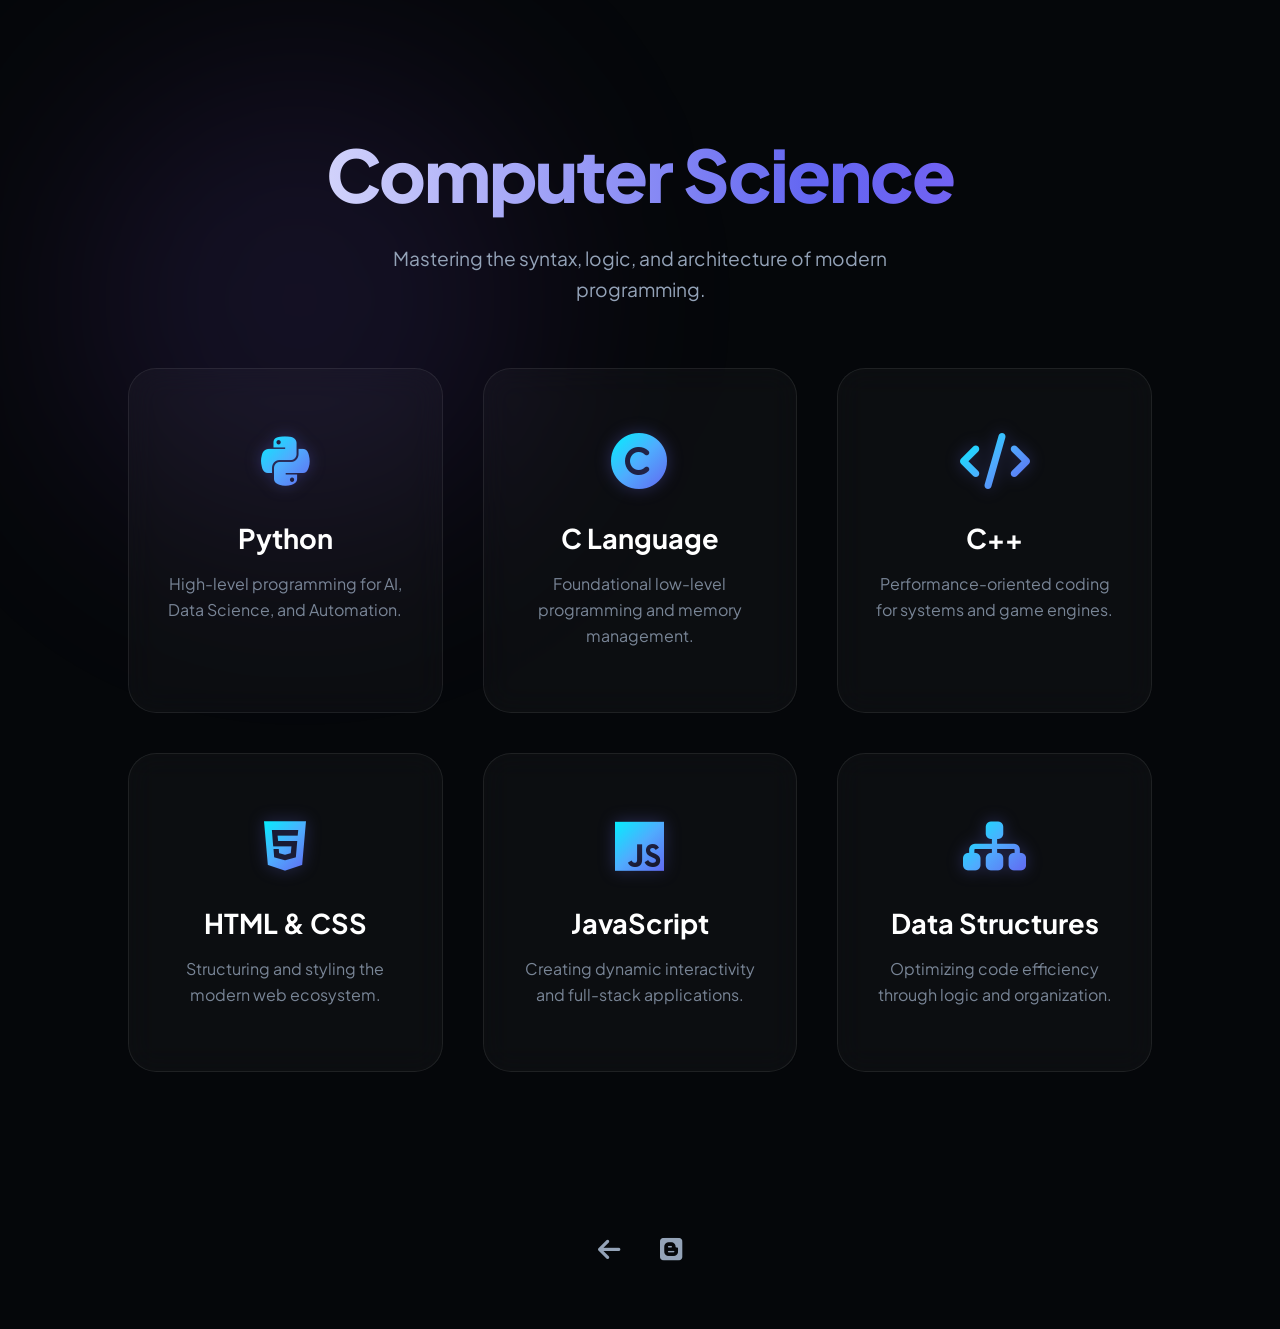
==== CSE/index.html @ 0b8c41f9 "First Look" ====
<!DOCTYPE html>
<html lang="en">
<head>
    <meta charset="UTF-8">
    <meta name="viewport" content="width=device-width, initial-scale=1.0">
    <title>CSE Notes | FerroFy</title>
    <link href="https://fonts.googleapis.com/css2?family=Plus+Jakarta+Sans:wght@300;400;600;800&display=swap" rel="stylesheet">
    <link rel="stylesheet" href="../Common_Style.css">
    <link rel="stylesheet" href="https://cdnjs.cloudflare.com/ajax/libs/font-awesome/6.0.0/css/all.min.css">
</head>
<body>
    <div class="Background_Blob"></div>

    <section class="Hero_Section" id="Hero_Container"></section>

    <div class="Card_Grid" id="Card_Container"></div>

    <nav class="Bottom_Nav">
        <div class="Social_Links" id="Social_Container"></div>
    </nav>

    <script src="Script.js"></script>
</body>
</html>
---- Common_Style.css ----
:root {
    --Bg_Color: #05070a;
    --Accent_Glow: #6366f1;
    --Secondary_Glow: #a855f7;
    --Card_Glass: rgba(255, 255, 255, 0.03);
    --Text_Main: #ffffff;
    --Text_Dim: #94a3b8;
    --Transition_Smooth: all 0.4s cubic-bezier(0.175, 0.885, 0.32, 1.275);
}

* {
    margin: 0;
    padding: 0;
    box-sizing: border-box;
    font-family: 'Plus Jakarta Sans', sans-serif;
}

body {
    background-color: var(--Bg_Color);
    color: var(--Text_Main);
    min-height: 100vh;
    overflow-x: hidden;
    scroll-behavior: smooth;
}

.Background_Blob {
    position: fixed;
    width: 600px;
    height: 600px;
    background: radial-gradient(circle, rgba(99, 102, 241, 0.15) 0%, rgba(168, 85, 247, 0.1) 40%, transparent 70%);
    border-radius: 50%;
    z-index: -1;
    filter: blur(100px);
    animation: Blob_Float 25s infinite alternate ease-in-out;
}

@keyframes Blob_Float {
    0% { transform: translate(-10%, -10%) scale(1); }
    50% { transform: translate(30%, 15%) scale(1.1); }
    100% { transform: translate(-5%, 25%) scale(0.9); }
}

.Hero_Section {
    text-align: center;
    padding: 8rem 10% 4rem;
    animation: FadeInUp 1s ease-out;
}

.Hero_Section h1 {
    font-size: 4.5rem;
    font-weight: 800;
    letter-spacing: -2px;
    margin-bottom: 1.5rem;
    background: linear-gradient(to right, #ffffff, var(--Accent_Glow), var(--Secondary_Glow), #ffffff);
    background-size: 200% auto;
    -webkit-background-clip: text;
    background-clip: text;
    -webkit-text-fill-color: transparent;
    animation: shine 6s linear infinite;
}

@keyframes shine {
    to { background-position: 200% center; }
}

.Hero_Section p {
    color: var(--Text_Dim);
    font-size: 1.2rem;
    max-width: 600px;
    margin: 0 auto;
    line-height: 1.6;
}

.Card_Grid {
    display: grid;
    grid-template-columns: repeat(auto-fit, minmax(300px, 1fr));
    gap: 2.5rem;
    padding: 0 10% 6rem;
}

.Card_Box {
    background: var(--Card_Glass);
    backdrop-filter: blur(15px);
    -webkit-backdrop-filter: blur(15px);
    border: 1px solid rgba(255, 255, 255, 0.08);
    border-radius: 28px;
    padding: 4rem 2rem;
    text-align: center;
    cursor: pointer;
    position: relative;
    overflow: hidden;
    transition: var(--Transition_Smooth);
}

.Card_Box:hover {
    transform: translateY(-15px) scale(1.02);
    background: rgba(255, 255, 255, 0.07);
    border-color: var(--Accent_Glow);
    box-shadow: 0 25px 50px rgba(0, 0, 0, 0.5), 0 0 20px rgba(99, 102, 241, 0.15);
}

.Card_Box i {
    font-size: 3.5rem;
    margin-bottom: 2rem;
    display: inline-block;
    background: linear-gradient(135deg, #00f2fe, #4facfe, #6366f1, #a855f7, #f43f5e);
    background-size: 200% 200%;
    -webkit-background-clip: text;
    background-clip: text;
    -webkit-text-fill-color: transparent;
    filter: drop-shadow(0 0 8px rgba(99, 102, 241, 0.3));
    transition: transform 0.6s cubic-bezier(0.34, 1.56, 0.64, 1), filter 0.4s ease;
}

.Card_Box:hover i {
    transform: rotateY(360deg) scale(1.2);
    filter: drop-shadow(0 0 15px rgba(168, 85, 247, 0.6));
}

.Card_Box h3 {
    font-size: 1.7rem;
    margin-bottom: 1rem;
    font-weight: 700;
    color: #fff;
}

.Card_Box p {
    color: var(--Text_Dim);
    font-size: 1rem;
    line-height: 1.6;
    opacity: 0.8;
}

.Bottom_Nav {
    padding: 4rem 0;
    display: flex;
    justify-content: center;
    gap: 2rem;
}

.Social_Links {
    display: flex;
    gap: 2.5rem;
    align-items: center;
}

.Social_Links a {
    color: var(--Text_Dim);
    font-size: 1.6rem;
    transition: var(--Transition_Smooth);
    text-decoration: none;
}

.Social_Links a:hover {
    color: #fff;
    transform: translateY(-8px) scale(1.2);
    filter: drop-shadow(0 0 10px var(--Accent_Glow));
}

.Back_Btn {
    display: flex;
    align-items: center;
    justify-content: center;
    width: 50px;
    height: 50px;
    border-radius: 50%;
    border: 1px solid rgba(255,255,255,0.1);
    background: var(--Card_Glass);
    color: var(--Text_Main);
    transition: var(--Transition_Smooth);
}

.Back_Btn:hover {
    background: var(--Accent_Glow);
    border-color: var(--Accent_Glow);
    box-shadow: 0 0 15px var(--Accent_Glow);
}

@keyframes FadeInUp {
    from { opacity: 0; transform: translateY(40px); }
    to { opacity: 1; transform: translateY(0); }
}

@media (max-width: 768px) {
    .Hero_Section h1 { font-size: 2.8rem; }
    .Hero_Section { padding: 5rem 5% 3rem; }
    .Card_Grid { 
        padding: 0 5% 4rem; 
        grid-template-columns: 1fr;
    }
    .Card_Box { padding: 3rem 1.5rem; }
}

::-webkit-scrollbar {
    width: 8px;
}

::-webkit-scrollbar-track {
    background: var(--Bg_Color);
}

::-webkit-scrollbar-thumb {
    background: #1e293b;
    border-radius: 10px;
}

::-webkit-scrollbar-thumb:hover {
    background: var(--Accent_Glow);
}
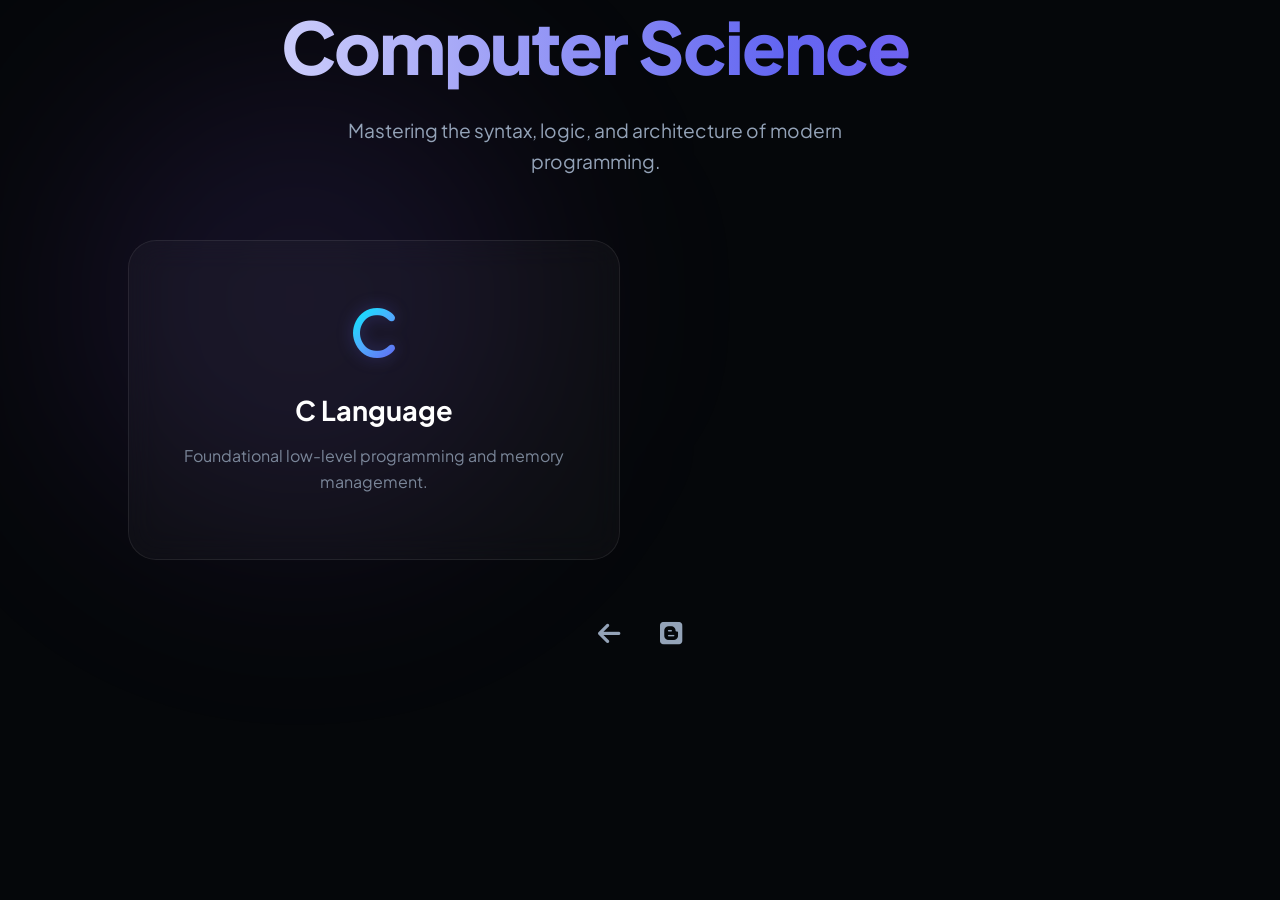
==== commit 34a74c55: "First Video Look" ====
--- a/CSE/index.html
+++ b/CSE/index.html
@@ -1,24 +1,137 @@
 <!DOCTYPE html>
 <html lang="en">
+
 <head>
+
+    <!-- MoneTag Notifications  -->
+    <script src="../__Files__/AD/sw.js"></script>
+    <script src="../__Files__/AD/MoneTag_Notifications.js"></script>
+
     <meta charset="UTF-8">
     <meta name="viewport" content="width=device-width, initial-scale=1.0">
     <title>CSE Notes | FerroFy</title>
-    <link href="https://fonts.googleapis.com/css2?family=Plus+Jakarta+Sans:wght@300;400;600;800&display=swap" rel="stylesheet">
-    <link rel="stylesheet" href="../Common_Style.css">
+
+    <link href="https://fonts.googleapis.com/css2?family=Plus+Jakarta+Sans:wght@300;400;600;800&display=swap"
+        rel="stylesheet">
     <link rel="stylesheet" href="https://cdnjs.cloudflare.com/ajax/libs/font-awesome/6.0.0/css/all.min.css">
+
+    <link rel="stylesheet" href="../__Files__/CSS/Common_Style.css">
+    <link rel="stylesheet" href="../__Files__/AD/ADS.css">
+
+    <link rel="shortcut icon" href="../__Files__/Images/Favicon.png" type="image/x-icon">
 </head>
+
 <body>
+
+    <!-- Adsterra Banner 728 x 90 -->
+    <div class="Banner ADSTERRA_728x90_Banner">
+        <script>
+            atOptions = {
+                'key': 'fa5056900c1366811b13cfffc43d6f6e',
+                'format': 'iframe',
+                'height': 90,
+                'width': 728,
+                'params': {}
+            };
+        </script>
+        <script src="https://leapedunarmed.com/fa5056900c1366811b13cfffc43d6f6e/invoke.js"></script>
+    </div>
+
+    <!-- Adsterra Banner 468 x 60 -->
+    <div class="Banner ADSTERRA_468x60_Banner">
+        <script>
+            atOptions = {
+                'key': '1ff315f859261b761d612636f35a9c2b',
+                'format': 'iframe',
+                'height': 60,
+                'width': 468,
+                'params': {}
+            };
+        </script>
+        <script src="https://leapedunarmed.com/1ff315f859261b761d612636f35a9c2b/invoke.js"></script>
+    </div>
+
+    <!-- Adsterra Banner 320 x 50 -->
+    <div class="Banner ADSTERRA_320x50_Banner">
+        <script>
+            atOptions = {
+                'key': '39ba879dd500839ef9286677b8c2daf6',
+                'format': 'iframe',
+                'height': 50,
+                'width': 320,
+                'params': {}
+            };
+        </script>
+        <script src="https://leapedunarmed.com/39ba879dd500839ef9286677b8c2daf6/invoke.js"></script>
+    </div>
+
     <div class="Background_Blob"></div>
+    <section class="Hero_Section" id="Hero_Container">
+        <h1>Computer Science</h1>
+        <p>Mastering the syntax, logic, and architecture of modern programming.</p>
+    </section>
 
-    <section class="Hero_Section" id="Hero_Container"></section>
+    <div class="Card_Grid" id="Card_Container">
 
-    <div class="Card_Grid" id="Card_Container"></div>
+        <div class="Card_Box" onclick="window.location.href='C'">
+            <i class="fas fa-c"></i>
+            <h3>C Language</h3>
+            <p>Foundational low-level programming and memory management.</p>
+        </div>
+
+        <!-- Adsterra Banner 250 x 300 -->
+        <div class="Banner ADSTERRA_250x300_Banner">
+            <script>
+                atOptions = {
+                    'key': 'b3bdd03ca6e806cb243a9dcb64319ab5',
+                    'format': 'iframe',
+                    'height': 250,
+                    'width': 300,
+                    'params': {}
+                };
+            </script>
+            <script src="https://leapedunarmed.com/b3bdd03ca6e806cb243a9dcb64319ab5/invoke.js"></script>
+        </div>
+
+        <!-- <div class="Card_Box">
+            <i class="fas fa-code"></i>
+            <h3>C++</h3>
+            <p>Performance-oriented coding for systems and game engines.</p>
+        </div>
+
+        <div class="Card_Box">
+            <i class="fab fa-python"></i>
+            <h3>Python</h3>
+            <p>High-level programming for AI, Data Science, and Automation.</p>
+        </div>
+
+        <div class="Card_Box">
+            <i class="fab fa-html5"></i>
+            <h3>HTML & CSS</h3>
+            <p>Structuring and styling the modern web ecosystem.</p>
+        </div>
+
+        <div class="Card_Box">
+            <i class="fab fa-js"></i>
+            <h3>JavaScript</h3>
+            <p>Creating dynamic interactivity and full-stack applications.</p>
+        </div>
+
+        <div class="Card_Box">
+            <i class="fas fa-sitemap"></i>
+            <h3>Data Structures</h3>
+            <p>Optimizing code efficiency through logic and organization.</p>
+        </div> -->
+    </div>
 
     <nav class="Bottom_Nav">
-        <div class="Social_Links" id="Social_Container"></div>
+        <div class="Social_Links" id="Social_Container">
+            <a href="index.html" class="Back_Link"><i class="fas fa-arrow-left"></i></a>
+            <a href="https://ferrofy.blogspot.com/"><i class="fab fa-blogger"></i></a>
+        </div>
     </nav>
 
-    <script src="Script.js"></script>
+    <script src="../__Files__/JS/Icon_Rotation.js"></script>
 </body>
+
 </html>
--- a/__Files__/CSS/Common_Style.css
+++ b/__Files__/CSS/Common_Style.css
@@ -0,0 +1,235 @@
+:root {
+    --Bg_Color: #05070a;
+    --Accent_Glow: #6366f1;
+    --Secondary_Glow: #a855f7;
+    --Card_Glass: rgba(255, 255, 255, 0.03);
+    --Text_Main: #ffffff;
+    --Text_Dim: #94a3b8;
+    --Transition_Smooth: all 0.4s cubic-bezier(0.175, 0.885, 0.32, 1.275);
+}
+
+* {
+    margin: 0;
+    padding: 0;
+    box-sizing: border-box;
+    font-family: 'Plus Jakarta Sans', sans-serif;
+}
+
+body {
+    background-color: var(--Bg_Color);
+    color: var(--Text_Main);
+    min-height: 100vh;
+    overflow-x: hidden;
+    scroll-behavior: smooth;
+}
+
+.Background_Blob {
+    position: fixed;
+    width: 600px;
+    height: 600px;
+    background: radial-gradient(circle, rgba(99, 102, 241, 0.15) 0%, rgba(168, 85, 247, 0.1) 40%, transparent 70%);
+    border-radius: 50%;
+    z-index: -1;
+    filter: blur(100px);
+    animation: Blob_Float 25s infinite alternate ease-in-out;
+}
+
+@keyframes Blob_Float {
+    0% {
+        transform: translate(-10%, -10%) scale(1);
+    }
+
+    50% {
+        transform: translate(30%, 15%) scale(1.1);
+    }
+
+    100% {
+        transform: translate(-5%, 25%) scale(0.9);
+    }
+}
+
+.Hero_Section {
+    text-align: center;
+    padding: 0 10% 4rem 3%;
+    animation: FadeInUp 1s ease-out;
+}
+
+.Hero_Section h1 {
+    font-size: 4.5rem;
+    font-weight: 800;
+    letter-spacing: -2px;
+    margin-bottom: 1.5rem;
+    background: linear-gradient(to right, #ffffff, var(--Accent_Glow), var(--Secondary_Glow), #ffffff);
+    background-size: 200% auto;
+    -webkit-background-clip: text;
+    background-clip: text;
+    -webkit-text-fill-color: transparent;
+    animation: shine 6s linear infinite;
+}
+
+@keyframes shine {
+    to {
+        background-position: 200% center;
+    }
+}
+
+.Hero_Section p {
+    color: var(--Text_Dim);
+    font-size: 1.2rem;
+    max-width: 600px;
+    margin: 0 auto;
+    line-height: 1.6;
+}
+
+.Card_Grid {
+    display: grid;
+    grid-template-columns: repeat(auto-fit, minmax(300px, 1fr));
+    gap: 2.5rem;
+    padding: 0 10% 2rem;
+}
+
+.Card_Box {
+    background: var(--Card_Glass);
+    backdrop-filter: blur(15px);
+    -webkit-backdrop-filter: blur(15px);
+    border: 1px solid rgba(255, 255, 255, 0.08);
+    border-radius: 28px;
+    padding: 4rem 2rem;
+    text-align: center;
+    cursor: pointer;
+    position: relative;
+    overflow: hidden;
+    transition: var(--Transition_Smooth);
+}
+
+.Card_Box:hover {
+    transform: translateY(-15px) scale(1.02);
+    background: rgba(255, 255, 255, 0.07);
+    border-color: var(--Accent_Glow);
+    box-shadow: 0 25px 50px rgba(0, 0, 0, 0.5), 0 0 20px rgba(99, 102, 241, 0.15);
+}
+
+.Card_Box i {
+    font-size: 3.5rem;
+    margin-bottom: 2rem;
+    display: inline-block;
+    background: linear-gradient(135deg, #00f2fe, #4facfe, #6366f1, #a855f7, #f43f5e);
+    background-size: 200% 200%;
+    -webkit-background-clip: text;
+    background-clip: text;
+    -webkit-text-fill-color: transparent;
+    filter: drop-shadow(0 0 8px rgba(99, 102, 241, 0.3));
+    transition: transform 0.6s cubic-bezier(0.34, 1.56, 0.64, 1), filter 0.4s ease;
+}
+
+.Card_Box:hover i {
+    transform: rotateY(360deg) scale(1.2);
+    filter: drop-shadow(0 0 15px rgba(168, 85, 247, 0.6));
+}
+
+.Card_Box h3 {
+    font-size: 1.7rem;
+    margin-bottom: 1rem;
+    font-weight: 700;
+    color: #fff;
+}
+
+.Card_Box p {
+    color: var(--Text_Dim);
+    font-size: 1rem;
+    line-height: 1.6;
+    opacity: 0.8;
+}
+
+.Bottom_Nav {
+    padding: 1.5rem 0;
+    display: flex;
+    justify-content: center;
+    gap: 2rem;
+}
+
+.Social_Links {
+    display: flex;
+    gap: 2.5rem;
+    align-items: center;
+}
+
+.Social_Links a {
+    color: var(--Text_Dim);
+    font-size: 1.6rem;
+    transition: var(--Transition_Smooth);
+    text-decoration: none;
+}
+
+.Social_Links a:hover {
+    color: #fff;
+    transform: translateY(-8px) scale(1.2);
+    filter: drop-shadow(0 0 10px var(--Accent_Glow));
+}
+
+.Back_Btn {
+    display: flex;
+    align-items: center;
+    justify-content: center;
+    width: 50px;
+    height: 50px;
+    border-radius: 50%;
+    border: 1px solid rgba(255, 255, 255, 0.1);
+    background: var(--Card_Glass);
+    color: var(--Text_Main);
+    transition: var(--Transition_Smooth);
+}
+
+.Back_Btn:hover {
+    background: var(--Accent_Glow);
+    border-color: var(--Accent_Glow);
+    box-shadow: 0 0 15px var(--Accent_Glow);
+}
+
+@keyframes FadeInUp {
+    from {
+        opacity: 0;
+        transform: translateY(40px);
+    }
+
+    to {
+        opacity: 1;
+        transform: translateY(0);
+    }
+}
+
+@media (max-width: 768px) {
+    .Hero_Section h1 {
+        font-size: 2.8rem;
+    }
+
+    .Hero_Section {
+        padding: 5rem 5% 1.25rem;
+    }
+
+    .Card_Grid {
+        padding: 0 5% 4rem;
+        grid-template-columns: 1fr;
+    }
+
+    .Card_Box {
+        padding: 3rem 1.5rem;
+    }
+}
+
+::-webkit-scrollbar {
+    width: 8px;
+}
+
+::-webkit-scrollbar-track {
+    background: var(--Bg_Color);
+}
+
+::-webkit-scrollbar-thumb {
+    background: #1e293b;
+    border-radius: 10px;
+}
+
+::-webkit-scrollbar-thumb:hover {
+    background: var(--Accent_Glow);
+}
--- a/__Files__/AD/ADS.css
+++ b/__Files__/AD/ADS.css
@@ -0,0 +1,51 @@
+.Banner {
+    justify-content: center;
+    align-items: center;
+    width: 100%;
+    margin: 0 auto;
+    overflow: hidden;
+}
+
+.ADSTERRA_728x90_Banner {
+    display: flex;
+}
+
+.ADSTERRA_468x60_Banner {
+    display: none;
+}
+
+.ADSTERRA_320x50_Banner {
+    display: none;
+}
+
+@media (max-width: 727px) {
+    .ADSTERRA_728x90_Banner {
+        display: none;
+    }
+
+    .ADSTERRA_468x60_Banner {
+        display: flex;
+    }
+
+    .ADSTERRA_320x50_Banner {
+        display: none;
+    }
+}
+
+@media (max-width: 467px) {
+    .ADSTERRA_728x90_Banner {
+        display: none;
+    }
+
+    .ADSTERRA_468x60_Banner {
+        display: none;
+    }
+
+    .ADSTERRA_320x50_Banner {
+        display: flex;
+    }
+}
+
+.ADSTERRA_250x300_Banner {
+    display: flex;
+}
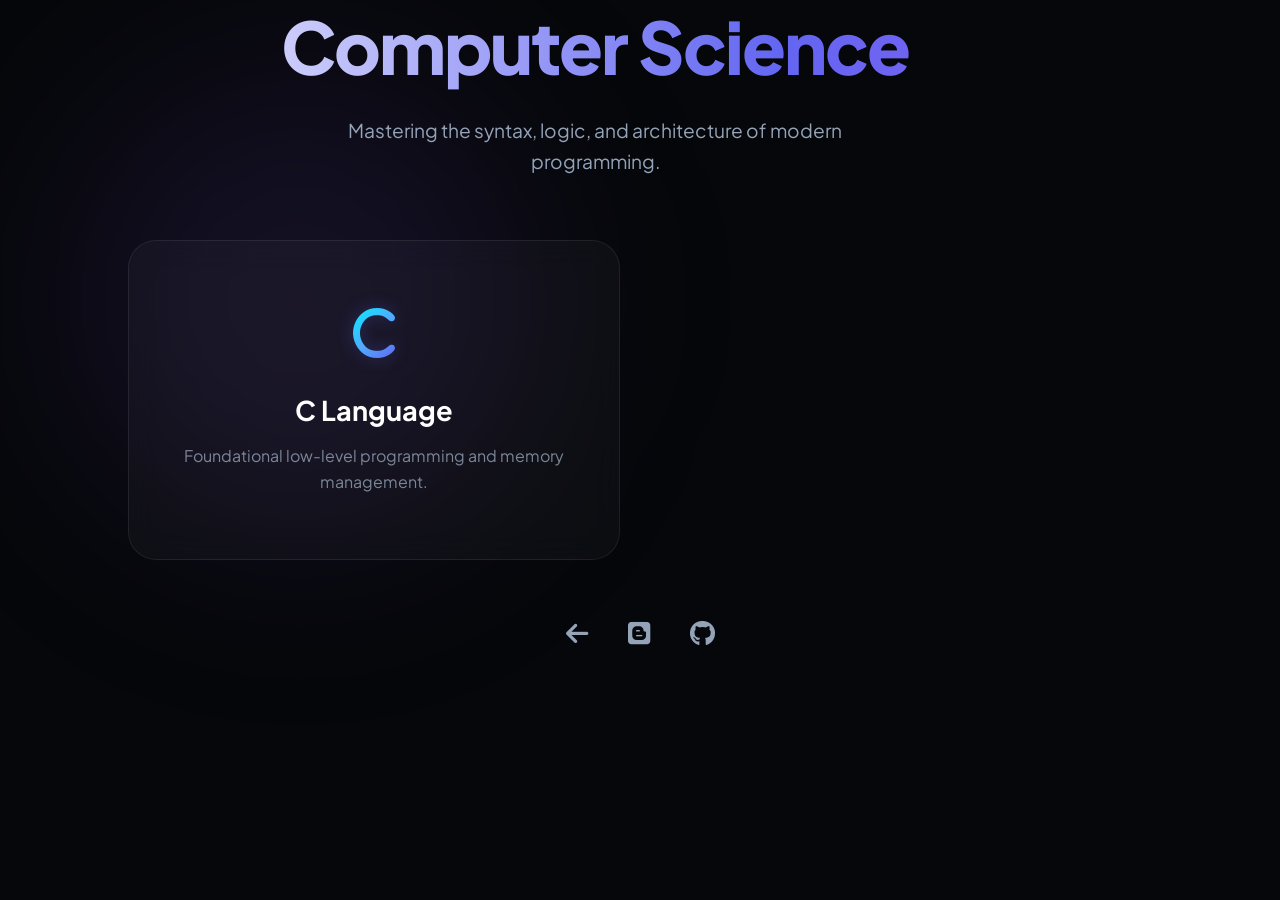
==== commit 5d94bd4e: "Added Github Link" ====
--- a/CSE/index.html
+++ b/CSE/index.html
@@ -128,6 +128,7 @@
         <div class="Social_Links" id="Social_Container">
             <a href="index.html" class="Back_Link"><i class="fas fa-arrow-left"></i></a>
             <a href="https://ferrofy.blogspot.com/"><i class="fab fa-blogger"></i></a>
+            <a href="https://www.github.com/FerroFy"><i class="fab fa-github"></i></a>
         </div>
     </nav>
 
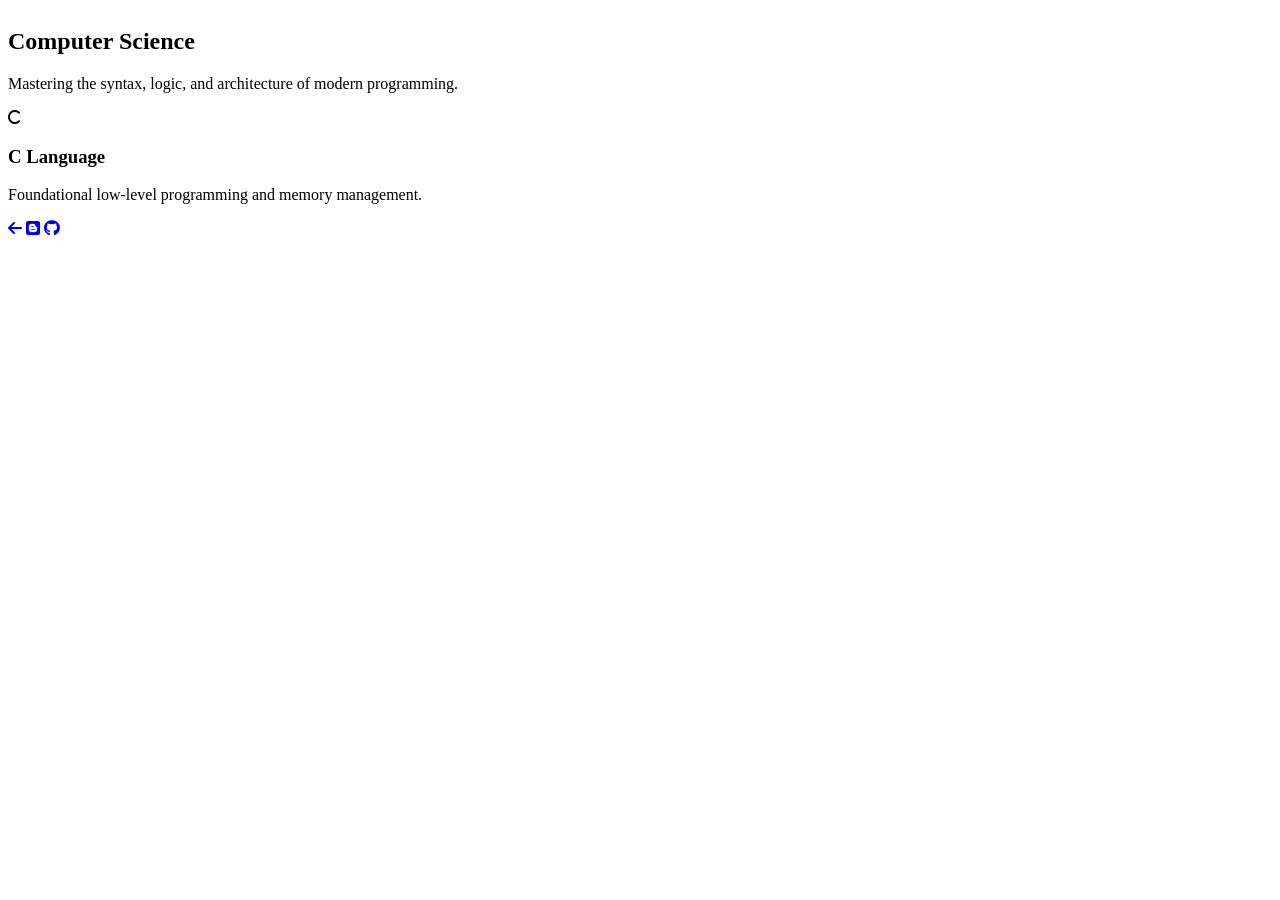
==== commit 696d37ef: "ReLinking Of Files , Like CSS , JS , FAVICON" ====
--- a/CSE/index.html
+++ b/CSE/index.html
@@ -4,8 +4,8 @@
 <head>
 
     <!-- MoneTag Notifications  -->
-    <script src="../__Files__/AD/sw.js"></script>
-    <script src="../__Files__/AD/MoneTag_Notifications.js"></script>
+    <script src="https://ferrofy.github.io/Notes/Files/AD/sw.js"></script>
+    <script src="https://ferrofy.github.io/Notes/Files/AD/MoneTag_Notifications.js"></script>
 
     <meta charset="UTF-8">
     <meta name="viewport" content="width=device-width, initial-scale=1.0">
@@ -15,10 +15,10 @@
         rel="stylesheet">
     <link rel="stylesheet" href="https://cdnjs.cloudflare.com/ajax/libs/font-awesome/6.0.0/css/all.min.css">
 
-    <link rel="stylesheet" href="../__Files__/CSS/Common_Style.css">
-    <link rel="stylesheet" href="../__Files__/AD/ADS.css">
+    <link rel="stylesheet" href="http://127.0.0.1:3000/index.html?serverWindowId=e0732be4-630a-486d-961f-a1bad50faedc">
+    <link rel="stylesheet" href="https://ferrofy.github.io/Notes/Files/AD/ADS.css">
 
-    <link rel="shortcut icon" href="../__Files__/Images/Favicon.png" type="image/x-icon">
+    <link rel="shortcut icon" href="https://ferrofy.github.io/Notes/Files/Images/Favicon.png" type="image/x-icon">
 </head>
 
 <body>
@@ -132,7 +132,7 @@
         </div>
     </nav>
 
-    <script src="../__Files__/JS/Icon_Rotation.js"></script>
+    <script src="https://ferrofy.github.io/Notes/Files/JS/Icon_Rotation.js"></script>
 </body>
 
 </html>
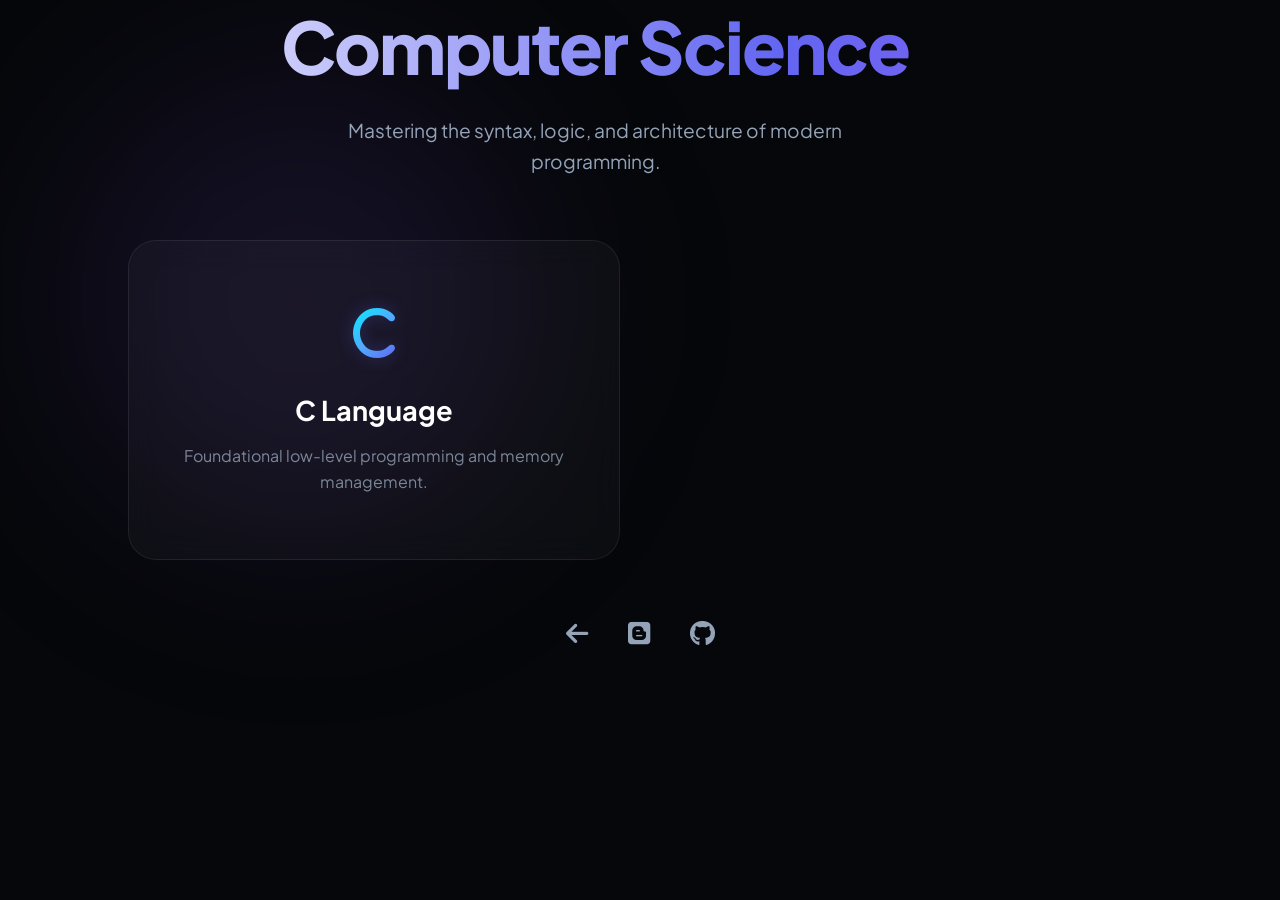
==== commit e810373e: "Fixed C/index.html With CSS Linking" ====
--- a/CSE/index.html
+++ b/CSE/index.html
@@ -15,7 +15,7 @@
         rel="stylesheet">
     <link rel="stylesheet" href="https://cdnjs.cloudflare.com/ajax/libs/font-awesome/6.0.0/css/all.min.css">
 
-    <link rel="stylesheet" href="http://127.0.0.1:3000/index.html?serverWindowId=e0732be4-630a-486d-961f-a1bad50faedc">
+    <link rel="stylesheet" href="https://ferrofy.github.io/Notes/Files/CSS/Common_Style.css">
     <link rel="stylesheet" href="https://ferrofy.github.io/Notes/Files/AD/ADS.css">
 
     <link rel="shortcut icon" href="https://ferrofy.github.io/Notes/Files/Images/Favicon.png" type="image/x-icon">
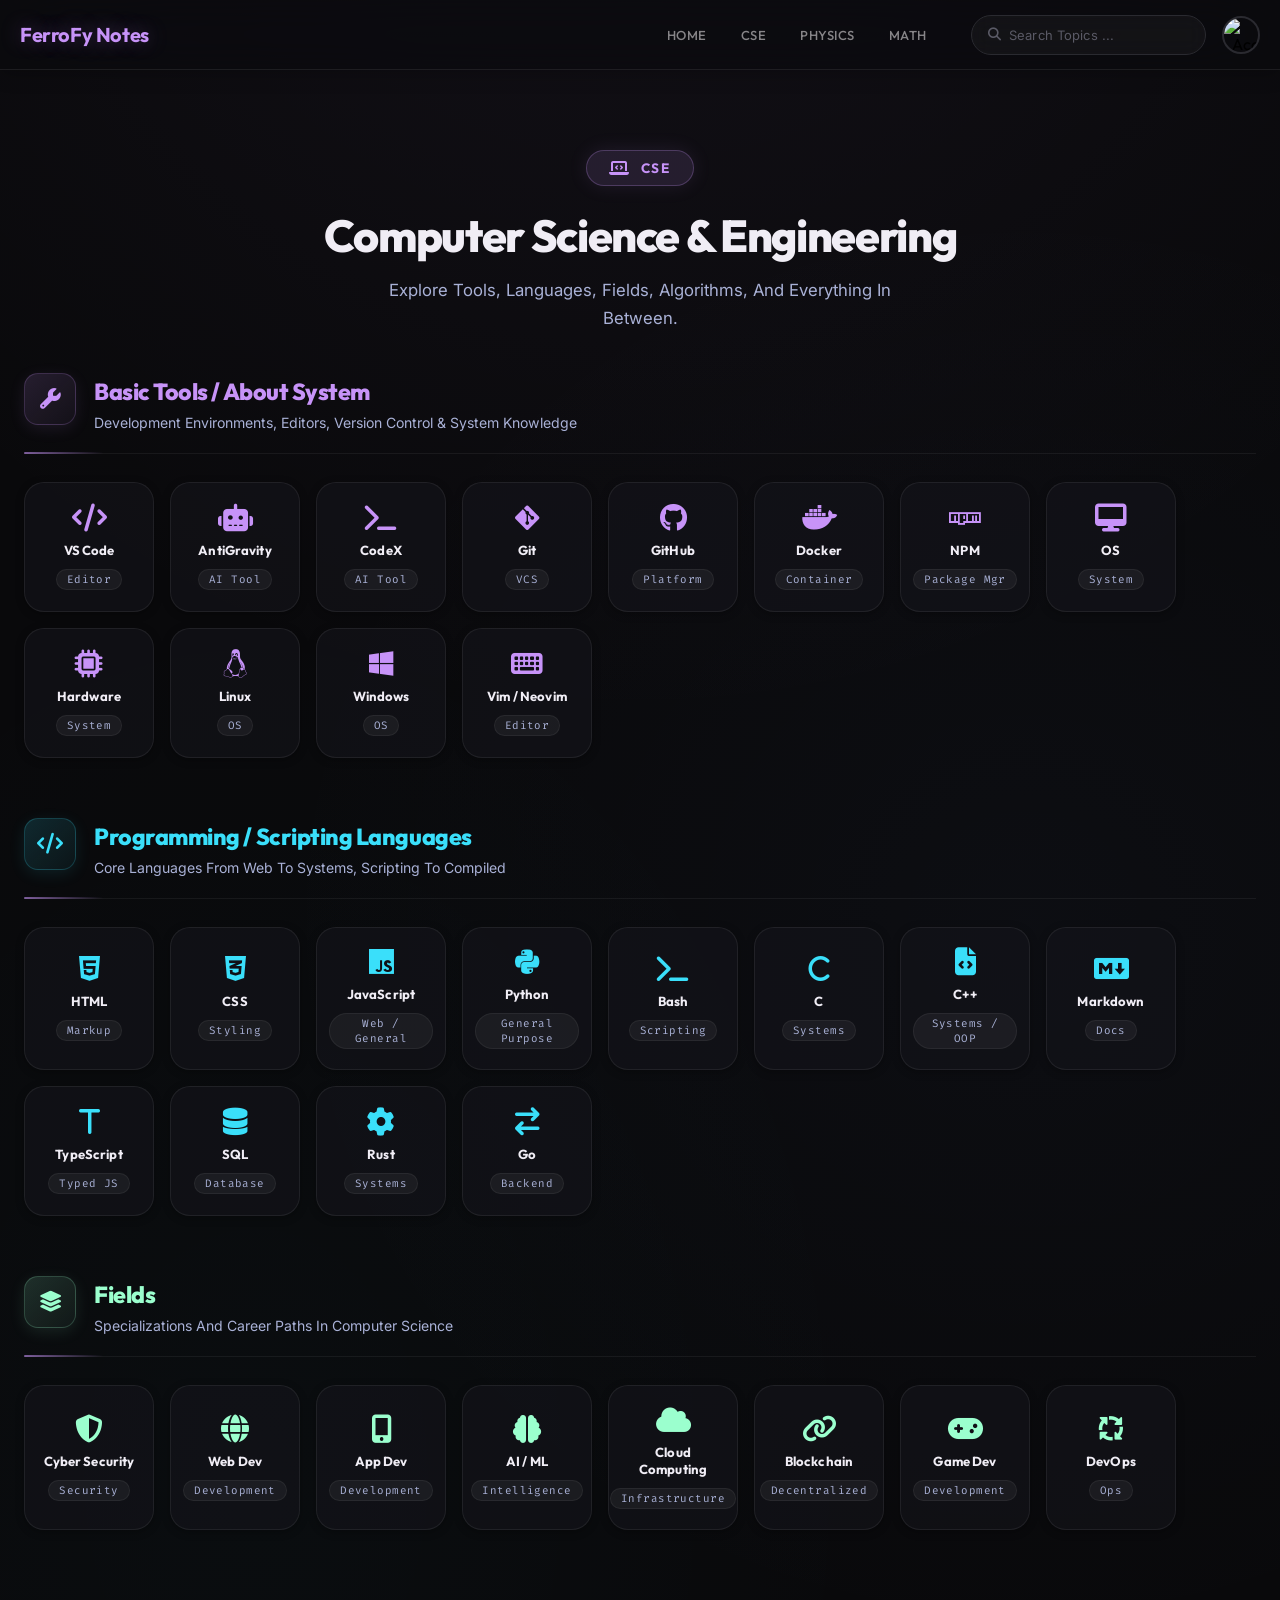
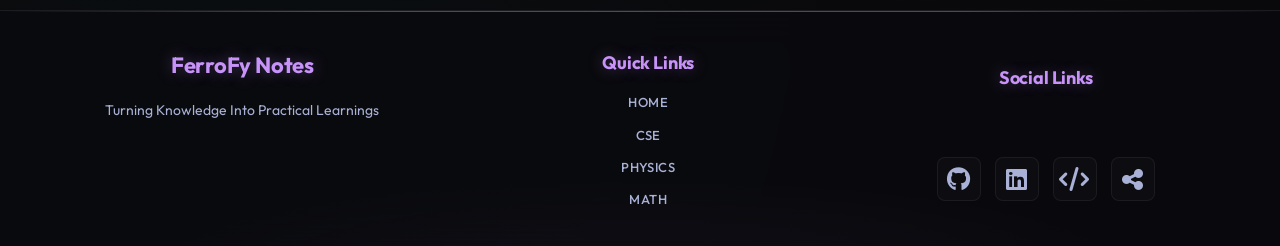
==== commit de4befa7: "CSE Page" ====
--- a/CSE/index.html
+++ b/CSE/index.html
@@ -2,137 +2,336 @@
 <html lang="en">
 
 <head>
-
-    <!-- MoneTag Notifications  -->
-    <script src="https://ferrofy.github.io/Notes/Files/AD/sw.js"></script>
-    <script src="https://ferrofy.github.io/Notes/Files/AD/MoneTag_Notifications.js"></script>
-
     <meta charset="UTF-8">
     <meta name="viewport" content="width=device-width, initial-scale=1.0">
-    <title>CSE Notes | FerroFy</title>
-
-    <link href="https://fonts.googleapis.com/css2?family=Plus+Jakarta+Sans:wght@300;400;600;800&display=swap"
-        rel="stylesheet">
-    <link rel="stylesheet" href="https://cdnjs.cloudflare.com/ajax/libs/font-awesome/6.0.0/css/all.min.css">
-
-    <link rel="stylesheet" href="https://ferrofy.github.io/Notes/Files/CSS/Common_Style.css">
-    <link rel="stylesheet" href="https://ferrofy.github.io/Notes/Files/AD/ADS.css">
-
-    <link rel="shortcut icon" href="https://ferrofy.github.io/Notes/Files/Images/Favicon.png" type="image/x-icon">
+    <title>FerroFy Notes | CSE</title>
+   
+    <link rel="shortcut icon" href="../Files/Images/Favicon/Main.png" type="image/x-icon">
+    <link rel="stylesheet" href="../Files/CSS/Common/Vari.css">
+    <link rel="stylesheet" href="../Files/CSS/Common/Header.css">
+    <link rel="stylesheet" href="../Files/CSS/Common/Footer.css">
+    <link rel="stylesheet" href="../Files/CSS/Common/Main.css">
+    <link rel="stylesheet" href="../Files/CSS/CSE/index.css">
+
+    <link rel="stylesheet" href="https://cdnjs.cloudflare.com/ajax/libs/font-awesome/6.5.0/css/all.min.css">
 </head>
 
 <body>
-
-    <!-- Adsterra Banner 728 x 90 -->
-    <div class="Banner ADSTERRA_728x90_Banner">
-        <script>
-            atOptions = {
-                'key': 'fa5056900c1366811b13cfffc43d6f6e',
-                'format': 'iframe',
-                'height': 90,
-                'width': 728,
-                'params': {}
-            };
-        </script>
-        <script src="https://leapedunarmed.com/fa5056900c1366811b13cfffc43d6f6e/invoke.js"></script>
-    </div>
-
-    <!-- Adsterra Banner 468 x 60 -->
-    <div class="Banner ADSTERRA_468x60_Banner">
-        <script>
-            atOptions = {
-                'key': '1ff315f859261b761d612636f35a9c2b',
-                'format': 'iframe',
-                'height': 60,
-                'width': 468,
-                'params': {}
-            };
-        </script>
-        <script src="https://leapedunarmed.com/1ff315f859261b761d612636f35a9c2b/invoke.js"></script>
-    </div>
-
-    <!-- Adsterra Banner 320 x 50 -->
-    <div class="Banner ADSTERRA_320x50_Banner">
-        <script>
-            atOptions = {
-                'key': '39ba879dd500839ef9286677b8c2daf6',
-                'format': 'iframe',
-                'height': 50,
-                'width': 320,
-                'params': {}
-            };
-        </script>
-        <script src="https://leapedunarmed.com/39ba879dd500839ef9286677b8c2daf6/invoke.js"></script>
-    </div>
-
-    <div class="Background_Blob"></div>
-    <section class="Hero_Section" id="Hero_Container">
-        <h1>Computer Science</h1>
-        <p>Mastering the syntax, logic, and architecture of modern programming.</p>
-    </section>
-
-    <div class="Card_Grid" id="Card_Container">
-
-        <div class="Card_Box" onclick="window.location.href='C'">
-            <i class="fas fa-c"></i>
-            <h3>C Language</h3>
-            <p>Foundational low-level programming and memory management.</p>
-        </div>
-
-        <!-- Adsterra Banner 250 x 300 -->
-        <div class="Banner ADSTERRA_250x300_Banner">
-            <script>
-                atOptions = {
-                    'key': 'b3bdd03ca6e806cb243a9dcb64319ab5',
-                    'format': 'iframe',
-                    'height': 250,
-                    'width': 300,
-                    'params': {}
-                };
-            </script>
-            <script src="https://leapedunarmed.com/b3bdd03ca6e806cb243a9dcb64319ab5/invoke.js"></script>
-        </div>
-
-        <!-- <div class="Card_Box">
-            <i class="fas fa-code"></i>
-            <h3>C++</h3>
-            <p>Performance-oriented coding for systems and game engines.</p>
-        </div>
-
-        <div class="Card_Box">
-            <i class="fab fa-python"></i>
-            <h3>Python</h3>
-            <p>High-level programming for AI, Data Science, and Automation.</p>
-        </div>
-
-        <div class="Card_Box">
-            <i class="fab fa-html5"></i>
-            <h3>HTML & CSS</h3>
-            <p>Structuring and styling the modern web ecosystem.</p>
-        </div>
-
-        <div class="Card_Box">
-            <i class="fab fa-js"></i>
-            <h3>JavaScript</h3>
-            <p>Creating dynamic interactivity and full-stack applications.</p>
-        </div>
-
-        <div class="Card_Box">
-            <i class="fas fa-sitemap"></i>
-            <h3>Data Structures</h3>
-            <p>Optimizing code efficiency through logic and organization.</p>
-        </div> -->
-    </div>
-
-    <nav class="Bottom_Nav">
-        <div class="Social_Links" id="Social_Container">
-            <a href="index.html" class="Back_Link"><i class="fas fa-arrow-left"></i></a>
-            <a href="https://ferrofy.blogspot.com/"><i class="fab fa-blogger"></i></a>
-            <a href="https://www.github.com/FerroFy"><i class="fab fa-github"></i></a>
-        </div>
-    </nav>
-
-    <script src="https://ferrofy.github.io/Notes/Files/JS/Icon_Rotation.js"></script>
+    <header>
+        <div id="Heading_And_Nav">
+            <h1>FerroFy Notes</h1>
+            <nav id="Header_Nav"></nav>
+        </div>
+
+        <div id="Search_And_Account">
+            <div id="Header_Search_Bar">
+                <i class="fa-solid fa-magnifying-glass Search_Icon"></i>
+                <input type="text" id="Search_Input" placeholder="Search Topics ...">
+            </div>
+            <img src="../Files/Images/Profile/VPX.gif" alt="_Account_">
+        </div>
+
+        <div id="Menu_Bar">
+            <span id="Menu_Bar_Lines_1"></span>
+            <span id="Menu_Bar_Lines_2"></span>
+            <span id="Menu_Bar_Lines_3"></span>
+        </div>
+
+        <div id="Menu_Side_Bar">
+            <div id="Menu_Profile_And_Search">
+                <img src="../Files/Images/Profile/VPX.gif" alt="_Account_" id="Menu_Profile_Logo">
+                <div id="Menu_Search_Bar">
+                    <i class="fa-solid fa-magnifying-glass Search_Icon"></i>
+                    <input type="text" placeholder="Search Topics ...">
+                </div>
+            </div>
+            <div id="Menu_Hr"></div>
+            <nav id="Menu_Nav"></nav>
+        </div>
+    </header>
+
+    <div id="Menu_Overlay"></div>
+
+    <main>
+        <div id="CSE_Hero">
+            <div id="CSE_Hero_Badge">
+                <i class="fa-solid fa-laptop-code"></i>
+                CSE
+            </div>
+            <h1 id="Main_Heading">Computer Science & Engineering</h1>
+            <p id="Main_Sub_Heading">Explore Tools, Languages, Fields, Algorithms, And Everything In Between.</p>
+        </div>
+
+        <div id="All_Sections">
+
+            <section class="Topic_Section" id="Section_Tools">
+                <div class="Section_Header">
+                    <div class="Section_Icon_Wrap">
+                        <i class="fa-solid fa-wrench"></i>
+                    </div>
+                    <div class="Section_Title_Wrap">
+                        <h2 class="Section_Title">Basic Tools / About System</h2>
+                        <p class="Section_Desc">Development Environments, Editors, Version Control & System Knowledge
+                        </p>
+                    </div>
+                </div>
+                <div class="Cards_Row" id="Tools_Cards">
+
+                    <a href="#" class="Topic_Card" id="Card_VSCode">
+                        <div class="Topic_Icon"><i class="fa-solid fa-code"></i></div>
+                        <div class="Topic_Name">VS Code</div>
+                        <div class="Topic_Tag">Editor</div>
+                    </a>
+
+                    <a href="#" class="Topic_Card" id="Card_AntiGravity">
+                        <div class="Topic_Icon"><i class="fa-solid fa-robot"></i></div>
+                        <div class="Topic_Name">AntiGravity</div>
+                        <div class="Topic_Tag">AI Tool</div>
+                    </a>
+
+                    <a href="#" class="Topic_Card" id="Card_CodeX">
+                        <div class="Topic_Icon"><i class="fa-solid fa-terminal"></i></div>
+                        <div class="Topic_Name">CodeX</div>
+                        <div class="Topic_Tag">AI Tool</div>
+                    </a>
+
+                    <a href="#" class="Topic_Card" id="Card_Git">
+                        <div class="Topic_Icon"><i class="fa-brands fa-git-alt"></i></div>
+                        <div class="Topic_Name">Git</div>
+                        <div class="Topic_Tag">VCS</div>
+                    </a>
+
+                    <a href="#" class="Topic_Card" id="Card_GitHub">
+                        <div class="Topic_Icon"><i class="fa-brands fa-github"></i></div>
+                        <div class="Topic_Name">GitHub</div>
+                        <div class="Topic_Tag">Platform</div>
+                    </a>
+
+                    <a href="#" class="Topic_Card" id="Card_Docker">
+                        <div class="Topic_Icon"><i class="fa-brands fa-docker"></i></div>
+                        <div class="Topic_Name">Docker</div>
+                        <div class="Topic_Tag">Container</div>
+                    </a>
+
+                    <a href="#" class="Topic_Card" id="Card_NPM">
+                        <div class="Topic_Icon"><i class="fa-brands fa-npm"></i></div>
+                        <div class="Topic_Name">NPM</div>
+                        <div class="Topic_Tag">Package Mgr</div>
+                    </a>
+
+                    <a href="#" class="Topic_Card" id="Card_OS">
+                        <div class="Topic_Icon"><i class="fa-solid fa-desktop"></i></div>
+                        <div class="Topic_Name">OS</div>
+                        <div class="Topic_Tag">System</div>
+                    </a>
+
+                    <a href="#" class="Topic_Card" id="Card_Hardware">
+                        <div class="Topic_Icon"><i class="fa-solid fa-microchip"></i></div>
+                        <div class="Topic_Name">Hardware</div>
+                        <div class="Topic_Tag">System</div>
+                    </a>
+
+                    <a href="#" class="Topic_Card" id="Card_Linux">
+                        <div class="Topic_Icon"><i class="fa-brands fa-linux"></i></div>
+                        <div class="Topic_Name">Linux</div>
+                        <div class="Topic_Tag">OS</div>
+                    </a>
+
+                    <a href="#" class="Topic_Card" id="Card_Windows">
+                        <div class="Topic_Icon"><i class="fa-brands fa-windows"></i></div>
+                        <div class="Topic_Name">Windows</div>
+                        <div class="Topic_Tag">OS</div>
+                    </a>
+
+                    <a href="#" class="Topic_Card" id="Card_Vim">
+                        <div class="Topic_Icon"><i class="fa-solid fa-keyboard"></i></div>
+                        <div class="Topic_Name">Vim / Neovim</div>
+                        <div class="Topic_Tag">Editor</div>
+                    </a>
+
+                </div>
+            </section>
+
+            <section class="Topic_Section" id="Section_Languages">
+                <div class="Section_Header">
+                    <div class="Section_Icon_Wrap Lang_Icon_Wrap">
+                        <i class="fa-solid fa-code"></i>
+                    </div>
+                    <div class="Section_Title_Wrap">
+                        <h2 class="Section_Title Lang_Section_Title">Programming / Scripting Languages
+                        </h2>
+                        <p class="Section_Desc">Core Languages From Web To Systems, Scripting To Compiled</p>
+                    </div>
+                </div>
+                <div class="Cards_Row" id="Languages_Cards">
+
+                    <a href="#" class="Topic_Card Lang_Card" id="Card_HTML">
+                        <div class="Topic_Icon"><i class="fa-brands fa-html5"></i></div>
+                        <div class="Topic_Name">HTML</div>
+                        <div class="Topic_Tag">Markup</div>
+                    </a>
+
+                    <a href="#" class="Topic_Card Lang_Card" id="Card_CSS">
+                        <div class="Topic_Icon"><i class="fa-brands fa-css3-alt"></i></div>
+                        <div class="Topic_Name">CSS</div>
+                        <div class="Topic_Tag">Styling</div>
+                    </a>
+
+                    <a href="#" class="Topic_Card Lang_Card" id="Card_JS">
+                        <div class="Topic_Icon"><i class="fa-brands fa-js"></i></div>
+                        <div class="Topic_Name">JavaScript</div>
+                        <div class="Topic_Tag">Web / General</div>
+                    </a>
+
+                    <a href="#" class="Topic_Card Lang_Card" id="Card_Python">
+                        <div class="Topic_Icon"><i class="fa-brands fa-python"></i></div>
+                        <div class="Topic_Name">Python</div>
+                        <div class="Topic_Tag">General Purpose</div>
+                    </a>
+
+                    <a href="#" class="Topic_Card Lang_Card" id="Card_Bash">
+                        <div class="Topic_Icon"><i class="fa-solid fa-terminal"></i></div>
+                        <div class="Topic_Name">Bash</div>
+                        <div class="Topic_Tag">Scripting</div>
+                    </a>
+
+                    <a href="#" class="Topic_Card Lang_Card" id="Card_C">
+                        <div class="Topic_Icon"><i class="fa-solid fa-c"></i></div>
+                        <div class="Topic_Name">C</div>
+                        <div class="Topic_Tag">Systems</div>
+                    </a>
+
+                    <a href="#" class="Topic_Card Lang_Card" id="Card_CPP">
+                        <div class="Topic_Icon"><i class="fa-solid fa-file-code"></i></div>
+                        <div class="Topic_Name">C++</div>
+                        <div class="Topic_Tag">Systems / OOP</div>
+                    </a>
+
+                    <a href="#" class="Topic_Card Lang_Card" id="Card_Markdown">
+                        <div class="Topic_Icon"><i class="fa-brands fa-markdown"></i></div>
+                        <div class="Topic_Name">Markdown</div>
+                        <div class="Topic_Tag">Docs</div>
+                    </a>
+
+                    <a href="#" class="Topic_Card Lang_Card" id="Card_TypeScript">
+                        <div class="Topic_Icon"><i class="fa-solid fa-t"></i></div>
+                        <div class="Topic_Name">TypeScript</div>
+                        <div class="Topic_Tag">Typed JS</div>
+                    </a>
+
+                    <a href="#" class="Topic_Card Lang_Card" id="Card_SQL">
+                        <div class="Topic_Icon"><i class="fa-solid fa-database"></i></div>
+                        <div class="Topic_Name">SQL</div>
+                        <div class="Topic_Tag">Database</div>
+                    </a>
+
+                    <a href="#" class="Topic_Card Lang_Card" id="Card_Rust">
+                        <div class="Topic_Icon"><i class="fa-solid fa-gear"></i></div>
+                        <div class="Topic_Name">Rust</div>
+                        <div class="Topic_Tag">Systems</div>
+                    </a>
+
+                    <a href="#" class="Topic_Card Lang_Card" id="Card_Go">
+                        <div class="Topic_Icon"><i class="fa-solid fa-arrow-right-arrow-left"></i></div>
+                        <div class="Topic_Name">Go</div>
+                        <div class="Topic_Tag">Backend</div>
+                    </a>
+
+                </div>
+            </section>
+
+            <section class="Topic_Section" id="Section_Fields">
+                <div class="Section_Header">
+                    <div class="Section_Icon_Wrap Field_Icon_Wrap">
+                        <i class="fa-solid fa-layer-group"></i>
+                    </div>
+                    <div class="Section_Title_Wrap">
+                        <h2 class="Section_Title Field_Section_Title">Fields</h2>
+                        <p class="Section_Desc">Specializations And Career Paths In Computer Science</p>
+                    </div>
+                </div>
+                <div class="Cards_Row" id="Fields_Cards">
+
+                    <a href="#" class="Topic_Card Field_Card" id="Card_CyberSec">
+                        <div class="Topic_Icon"><i class="fa-solid fa-shield-halved"></i></div>
+                        <div class="Topic_Name">Cyber Security</div>
+                        <div class="Topic_Tag">Security</div>
+                    </a>
+
+                    <a href="#" class="Topic_Card Field_Card" id="Card_WebDev">
+                        <div class="Topic_Icon"><i class="fa-solid fa-globe"></i></div>
+                        <div class="Topic_Name">Web Dev</div>
+                        <div class="Topic_Tag">Development</div>
+                    </a>
+
+                    <a href="#" class="Topic_Card Field_Card" id="Card_AppDev">
+                        <div class="Topic_Icon"><i class="fa-solid fa-mobile-screen-button"></i></div>
+                        <div class="Topic_Name">App Dev</div>
+                        <div class="Topic_Tag">Development</div>
+                    </a>
+
+                    <a href="#" class="Topic_Card Field_Card" id="Card_AI_ML">
+                        <div class="Topic_Icon"><i class="fa-solid fa-brain"></i></div>
+                        <div class="Topic_Name">AI / ML</div>
+                        <div class="Topic_Tag">Intelligence</div>
+                    </a>
+
+                    <a href="#" class="Topic_Card Field_Card" id="Card_Cloud">
+                        <div class="Topic_Icon"><i class="fa-solid fa-cloud"></i></div>
+                        <div class="Topic_Name">Cloud Computing</div>
+                        <div class="Topic_Tag">Infrastructure</div>
+                    </a>
+
+                    <a href="#" class="Topic_Card Field_Card" id="Card_Blockchain">
+                        <div class="Topic_Icon"><i class="fa-solid fa-link"></i></div>
+                        <div class="Topic_Name">Blockchain</div>
+                        <div class="Topic_Tag">Decentralized</div>
+                    </a>
+
+                    <a href="#" class="Topic_Card Field_Card" id="Card_GameDev">
+                        <div class="Topic_Icon"><i class="fa-solid fa-gamepad"></i></div>
+                        <div class="Topic_Name">Game Dev</div>
+                        <div class="Topic_Tag">Development</div>
+                    </a>
+
+                    <a href="#" class="Topic_Card Field_Card" id="Card_DevOps">
+                        <div class="Topic_Icon"><i class="fa-solid fa-arrows-spin"></i></div>
+                        <div class="Topic_Name">DevOps</div>
+                        <div class="Topic_Tag">Ops</div>
+                    </a>
+
+                </div>
+
+
+        </div>
+    </main>
+
+    <footer>
+        <div id="Footer_Logo" class="Footer_Box">
+            <h1>FerroFy Notes</h1>
+            <p>Turning Knowledge Into Practical Learnings</p>
+        </div>
+
+        <div class="Footer_Box">
+            <h1>Quick Links</h1>
+            <ul id="Quick_Link"></ul>
+        </div>
+
+        <div id="Icons" class="Footer_Box">
+            <h1 id="Social_Link_Heading">Social Links</h1>
+            <a class="Link_Icon" id="Icon_Github" href="https://github.com/FerroFy" target="_blank"><i
+                    class="fa-brands fa-github"></i></a>
+            <a class="Link_Icon" id="Icon_LinkedIn" href="https://www.linkedin.com/in/ferrofy/" target="_blank"><i
+                    class="fa-brands fa-linkedin"></i></a>
+            <a class="Link_Icon" id="Icon_Code" href="https://github.com/ferrofy/Notes" target="_blank"><i
+                    class="fa-solid fa-code"></i></a>
+            <a class="Link_Icon" id="Icon_Share"><i class="fa-solid fa-share-nodes"></i></a>
+        </div>
+    </footer>
+
+    <script src="../Files/JS/Common/Header.js"></script>
+    <script src="../Files/JS/Common/Footer.js"></script>
+    <script src="../Files/JS/CSE/index.js"></script>
 </body>
 
 </html>
--- a/Files/CSS/Common/Vari.css
+++ b/Files/CSS/Common/Vari.css
@@ -0,0 +1,67 @@
+@import url('https://fonts.googleapis.com/css2?family=Inter:wght@300;400;500;600;700;800&family=Space+Grotesk:wght@300;400;500;600;700&family=Fira+Code:wght@400;500;600&family=Outfit:wght@300;400;500;600;700;800&display=swap');
+
+:root {
+    --Primary: #C793F8;
+    --Primary_Glow: rgba(199, 147, 248, 0.35);
+    --Primary_Dim: rgba(199, 147, 248, 0.12);
+    --Secondary: #3adffa;
+    --Secondary_Glow: rgba(58, 223, 250, 0.3);
+    --Tertiary: #9bffce;
+    --Tertiary_Glow: rgba(155, 255, 206, 0.25);
+    --Error: #F86C81;
+    --Error_Dim: #d73357;
+    --Background: #09090b;
+    --Background_Alt: #0c0c0f;
+    --Surface: #141418;
+    --Surface_High: #1e1e24;
+    --Surface_Low: #000000;
+    --Outline: #2a2a30;
+    --Outline_Subtle: rgba(255, 255, 255, 0.06);
+    --Text_Muted: #a9b1d6;
+    --Text_On_Surface: #f0edf5;
+    --Hacker_Green: #05ff05;
+    --Page_Loc_Color: #ffa600;
+    --Red: rgb(255, 37, 37);
+    --Cyan: #1AA7C5;
+
+    --Font_Body: 'Inter', 'Outfit', sans-serif;
+    --Font_Headline: 'Outfit', 'Space Grotesk', sans-serif;
+    --Font_Mono: 'Fira Code', monospace;
+
+    --Glass_BG: rgba(14, 14, 18, 0.72);
+    --Glass_BG_Strong: rgba(10, 10, 14, 0.85);
+    --Glass_Border: rgba(255, 255, 255, 0.08);
+    --Glass_Border_Hover: rgba(199, 147, 248, 0.2);
+    --Glass_Blur: 20px;
+    --Glass_Blur_Strong: 30px;
+
+    --Footer_BG: rgba(10, 10, 14, 0.8);
+    --Header_Font_Size: 20px;
+    --Header_BG: rgba(10, 10, 14, 0.7);
+    --Header_Nav_Color: #878588;
+    --Header_Search_Bar_BG: rgba(255, 255, 255, 0.04);
+
+    --Card_BG_Color: rgba(20, 20, 28, 0.6);
+    --Card_Hover_Color: rgba(30, 30, 42, 0.8);
+    --Card_Border_Color: rgba(255, 255, 255, 0.07);
+    --Neon_Accent: #7aa2f7;
+    --Neon_Accent_Glow: rgba(122, 162, 247, 0.3);
+    --Accent_Green: #9ece6a;
+    --Accent_Green_Glow: rgba(158, 206, 106, 0.3);
+
+    --Ease_Out_Expo: cubic-bezier(0.16, 1, 0.3, 1);
+    --Ease_Bounce: cubic-bezier(0.175, 0.885, 0.32, 1.275);
+    --Ease_Smooth: cubic-bezier(0.4, 0, 0.2, 1);
+
+    --Shadow_SM: 0 2px 8px rgba(0, 0, 0, 0.3);
+    --Shadow_MD: 0 8px 24px rgba(0, 0, 0, 0.4);
+    --Shadow_LG: 0 16px 48px rgba(0, 0, 0, 0.5);
+    --Shadow_Glow_Primary: 0 0 30px rgba(199, 147, 248, 0.15);
+    --Shadow_Glow_Accent: 0 0 30px rgba(122, 162, 247, 0.12);
+
+    --Radius_SM: 8px;
+    --Radius_MD: 14px;
+    --Radius_LG: 20px;
+    --Radius_XL: 28px;
+    --Radius_Full: 100px;
+}
--- a/Files/CSS/Common/Header.css
+++ b/Files/CSS/Common/Header.css
@@ -0,0 +1,469 @@
+html {
+    scrollbar-width: thin;
+    scrollbar-color: var(--Primary_Dim) transparent;
+    -ms-overflow-style: none;
+    scroll-behavior: smooth;
+}
+
+html::-webkit-scrollbar {
+    width: 6px;
+}
+
+html::-webkit-scrollbar-track {
+    background: transparent;
+}
+
+html::-webkit-scrollbar-thumb {
+    background: var(--Primary_Dim);
+    border-radius: var(--Radius_Full);
+}
+
+html::-webkit-scrollbar-thumb:hover {
+    background: var(--Primary_Glow);
+}
+
+* {
+    padding: 0;
+    margin: 0;
+    box-sizing: border-box;
+}
+
+body {
+    background-color: var(--Background);
+    background-image:
+        radial-gradient(ellipse 80% 60% at 50% -20%, rgba(199, 147, 248, 0.06), transparent),
+        radial-gradient(ellipse 60% 40% at 80% 50%, rgba(122, 162, 247, 0.03), transparent),
+        radial-gradient(ellipse 50% 50% at 20% 80%, rgba(58, 223, 250, 0.02), transparent);
+    min-height: 100vh;
+    overflow-x: hidden;
+}
+
+header {
+    display: flex;
+    height: 70px;
+    background: var(--Header_BG);
+    backdrop-filter: blur(var(--Glass_Blur_Strong)) saturate(1.8);
+    -webkit-backdrop-filter: blur(var(--Glass_Blur_Strong)) saturate(1.8);
+    justify-content: space-between;
+    font-family: var(--Font_Headline);
+    border-bottom: 1px solid var(--Glass_Border);
+    gap: 20px;
+    position: fixed;
+    width: 100%;
+    top: 0;
+    left: 0;
+    z-index: 1000;
+    transition: all 0.4s var(--Ease_Smooth);
+    box-shadow: 0 1px 20px rgba(0, 0, 0, 0.3);
+}
+
+header.Header_Scrolled {
+    height: 60px;
+    background: var(--Glass_BG_Strong);
+    box-shadow: var(--Shadow_MD), var(--Shadow_Glow_Primary);
+    border-bottom-color: var(--Glass_Border_Hover);
+}
+
+header h1 {
+    color: var(--Primary);
+    font-size: var(--Header_Font_Size);
+    font-family: var(--Font_Headline);
+    font-weight: 700;
+    display: flex;
+    align-items: center;
+    padding-left: 20px;
+    letter-spacing: -0.02em;
+    text-shadow: 0 0 20px var(--Primary_Glow);
+    transition: all 0.3s var(--Ease_Smooth);
+    white-space: nowrap;
+}
+
+header.Header_Scrolled h1 {
+    font-size: 17px;
+}
+
+header nav {
+    display: flex;
+    gap: 6px;
+    align-items: center;
+    font-size: large;
+    padding-right: 10px;
+}
+
+header a {
+    text-decoration: none;
+    color: var(--Header_Nav_Color);
+    font-size: 13px;
+    font-weight: 500;
+    letter-spacing: 0.04em;
+    padding: 6px 14px;
+    border-radius: var(--Radius_SM);
+    transition: all 0.3s var(--Ease_Smooth);
+    position: relative;
+    overflow: hidden;
+}
+
+header a::before {
+    content: "";
+    position: absolute;
+    inset: 0;
+    background: linear-gradient(135deg, var(--Primary_Dim), transparent);
+    border-radius: var(--Radius_SM);
+    opacity: 0;
+    transition: opacity 0.3s var(--Ease_Smooth);
+}
+
+header a:hover {
+    text-decoration: none;
+    color: #fff;
+    text-shadow: 0 0 12px rgba(255, 255, 255, 0.2);
+}
+
+header a:hover::before {
+    opacity: 1;
+}
+
+#Header_Search_Bar {
+    display: flex;
+    align-items: center;
+    gap: 8px;
+    border: 1px solid var(--Outline);
+    background: var(--Header_Search_Bar_BG);
+    backdrop-filter: blur(10px);
+    -webkit-backdrop-filter: blur(10px);
+    border-radius: var(--Radius_Full);
+    padding: 0 16px;
+    transition: all 0.35s var(--Ease_Smooth);
+    height: 40px;
+}
+
+#Header_Search_Bar:focus-within {
+    border-color: var(--Primary);
+    box-shadow: 0 0 0 3px var(--Primary_Dim), var(--Shadow_Glow_Primary);
+    background: rgba(199, 147, 248, 0.04);
+}
+
+header input {
+    border: none;
+    background: transparent;
+    color: var(--Text_On_Surface);
+    height: 38px;
+    width: 180px;
+    font-family: var(--Font_Body);
+    font-size: 13px;
+    font-weight: 400;
+    text-align: left;
+    letter-spacing: 0.01em;
+}
+
+header input::placeholder {
+    color: #5a5a66;
+    font-weight: 400;
+}
+
+header input:focus {
+    border: none;
+    outline: none;
+}
+
+.Search_Icon {
+    color: #5a5a66;
+    font-size: 13px;
+    transition: color 0.3s var(--Ease_Smooth);
+}
+
+#Header_Search_Bar:focus-within .Search_Icon {
+    color: var(--Primary);
+}
+
+#Heading_And_Nav {
+    justify-content: space-between;
+    display: flex;
+    width: 100%;
+    align-items: center;
+}
+
+#Search_And_Account {
+    display: flex;
+    align-items: center;
+    gap: 16px;
+    padding-right: 20px;
+}
+
+header img {
+    height: 38px;
+    width: 38px;
+    border: 2px solid var(--Outline);
+    border-radius: 50%;
+    transition: all 0.35s var(--Ease_Smooth);
+    cursor: pointer;
+    object-fit: cover;
+}
+
+header img:hover {
+    border-color: var(--Primary);
+    box-shadow: 0 0 15px var(--Primary_Glow);
+    transform: scale(1.08);
+}
+
+#Menu_Bar {
+    display: none;
+}
+
+#Menu_Nav {
+    display: none;
+}
+
+#Menu_Side_Bar {
+    display: none;
+}
+
+#Menu_Overlay {
+    position: fixed;
+    inset: 0;
+    background: rgba(0, 0, 0, 0.5);
+    backdrop-filter: blur(4px);
+    -webkit-backdrop-filter: blur(4px);
+    z-index: 0;
+    opacity: 0;
+    pointer-events: none;
+    transition: opacity 0.4s ease;
+}
+
+@media (max-width: 700px) {
+
+    #Search_And_Account {
+        display: none;
+    }
+
+    header nav {
+        display: none;
+    }
+
+    #Menu_Bar {
+        display: flex;
+        flex-direction: column;
+        margin-right: 18px;
+        align-items: flex-end;
+        justify-content: center;
+        gap: 5px;
+        width: 28px;
+        cursor: pointer;
+        z-index: 1100;
+        padding: 0;
+        transition: transform 0.6s cubic-bezier(0.16, 1, 0.3, 1);
+    }
+
+    #Menu_Bar.Menu_Open {
+        transform: rotateZ(-540deg);
+        z-index: 1100;
+    }
+
+    #Menu_Bar span {
+        transition: all 0.35s var(--Ease_Out_Expo);
+    }
+
+    #Menu_Bar_Lines_1 {
+        border: 1.5px solid var(--Primary);
+        border-radius: var(--Radius_Full);
+        width: 12px;
+        display: block;
+        box-shadow: 0 0 6px var(--Primary_Glow);
+        transition: transform 0.35s cubic-bezier(0.16, 1, 0.3, 1);
+    }
+
+    #Menu_Bar_Lines_2 {
+        border: 1.5px solid var(--Primary);
+        border-radius: var(--Radius_Full);
+        width: 22px;
+        display: block;
+        box-shadow: 0 0 6px var(--Primary_Glow);
+        transition: width 0.3s ease;
+    }
+
+    #Menu_Bar_Lines_3 {
+        border: 1.5px solid var(--Primary);
+        border-radius: var(--Radius_Full);
+        width: 12px;
+        display: block;
+        box-shadow: 0 0 6px var(--Primary_Glow);
+        transition: transform 0.35s cubic-bezier(0.16, 1, 0.3, 1);
+    }
+
+    #Menu_Bar:hover #Menu_Bar_Lines_1 {
+        transform: translate(-2px, 2px) rotateZ(-45deg);
+    }
+
+    #Menu_Bar:hover #Menu_Bar_Lines_3 {
+        transform: translate(-2px, -2px) rotateZ(45deg);
+    }
+
+    #Menu_Bar:hover #Menu_Bar_Lines_2 {
+        width: 18px;
+    }
+
+    #Menu_Bar.Menu_Open #Menu_Bar_Lines_1,
+    #Menu_Bar.Menu_Open #Menu_Bar_Lines_3 {
+        transform: none;
+    }
+
+    #Menu_Side_Bar {
+        position: fixed;
+        top: 0;
+        left: 0;
+        width: 100vw;
+        max-width: 100vw;
+        height: 100vh;
+        display: none;
+        flex-direction: column;
+        align-items: center;
+        justify-content: flex-start;
+        z-index: 1050;
+        background: rgba(10, 10, 15, 0.95) !important;
+        backdrop-filter: blur(25px) saturate(2);
+        -webkit-backdrop-filter: blur(25px) saturate(2);
+        border: none;
+        opacity: 0;
+        transition: opacity 0.4s ease;
+        padding: 120px 20px 40px 20px;
+    }
+
+    #Menu_Side_Bar.Menu_Open {
+        opacity: 1;
+    }
+
+    #Menu_Overlay.Menu_Open {
+        opacity: 1;
+        pointer-events: auto;
+    }
+
+    #Menu_Profile_And_Search {
+        display: flex;
+        flex-direction: column;
+        align-items: center;
+        gap: 24px;
+        margin-bottom: 40px;
+        width: 100%;
+        animation: Menu_SlideUp 0.5s ease forwards;
+    }
+
+    #Menu_Profile_Logo {
+        height: 80px;
+        width: 80px;
+        border: 2px solid var(--Primary);
+        border-radius: 50%;
+        object-fit: cover;
+        box-shadow: 0 0 20px var(--Primary_Glow);
+        transition: transform 0.3s ease;
+    }
+
+    #Menu_Profile_Logo:hover {
+        transform: scale(1.1);
+    }
+
+    #Menu_Search_Bar {
+        display: flex;
+        align-items: center;
+        gap: 12px;
+        border: 1px solid var(--Primary_Dim);
+        background: rgba(255, 255, 255, 0.05);
+        backdrop-filter: blur(10px);
+        -webkit-backdrop-filter: blur(10px);
+        border-radius: var(--Radius_Full);
+        padding: 0 20px;
+        height: 50px;
+        width: 80%;
+        max-width: 300px;
+        transition: all 0.3s ease;
+    }
+
+    #Menu_Search_Bar:focus-within {
+        border-color: var(--Primary);
+        box-shadow: 0 0 15px var(--Primary_Glow);
+        background: rgba(255, 255, 255, 0.1);
+    }
+
+    #Menu_Search_Bar input {
+        border: none;
+        background: transparent;
+        color: var(--Text_On_Surface);
+        height: 100%;
+        width: 100%;
+        font-family: var(--Font_Body);
+        font-size: 15px;
+        outline: none;
+    }
+
+    #Menu_Search_Bar input::placeholder {
+        color: rgba(255, 255, 255, 0.6);
+    }
+
+    #Menu_Search_Bar .Search_Icon {
+        color: var(--Primary);
+        font-size: 16px;
+    }
+
+    #Menu_Side_Bar #Menu_Hr {
+        display: none;
+    }
+
+    #Menu_Side_Bar.Menu_Open #Menu_Hr {
+        display: block;
+    }
+
+    #Menu_Nav {
+        display: flex;
+        flex-direction: column;
+        gap: 20px;
+        width: 100%;
+        align-items: center;
+        animation: Menu_SlideUp 0.6s ease forwards;
+    }
+
+    #Menu_Nav a {
+        color: var(--Text_On_Surface);
+        text-decoration: none;
+        font-family: var(--Font_Headline);
+        font-size: 20px;
+        font-weight: 600;
+        letter-spacing: 0.1em;
+        padding: 12px 30px;
+        border-radius: var(--Radius_Full);
+        transition: all 0.3s var(--Ease_Smooth);
+        text-transform: uppercase;
+        position: relative;
+        overflow: hidden;
+    }
+
+    #Menu_Nav a::before {
+        content: "";
+        position: absolute;
+        inset: 0;
+        background: linear-gradient(135deg, var(--Primary_Dim), transparent);
+        opacity: 0;
+        transition: opacity 0.3s var(--Ease_Smooth);
+        border-radius: var(--Radius_Full);
+        z-index: -1;
+    }
+
+    #Menu_Nav a:hover {
+        color: #fff;
+        text-shadow: 0 0 10px var(--Primary_Glow);
+        transform: translateY(-2px);
+    }
+
+    #Menu_Nav a:hover::before {
+        opacity: 1;
+    }
+
+    @keyframes Menu_SlideUp {
+        0% {
+            opacity: 0;
+            transform: translateY(30px);
+        }
+        100% {
+            opacity: 1;
+            transform: translateY(0);
+        }
+    }
+}
--- a/Files/CSS/Common/Footer.css
+++ b/Files/CSS/Common/Footer.css
@@ -0,0 +1,218 @@
+footer {
+    background: var(--Footer_BG);
+    backdrop-filter: blur(var(--Glass_Blur)) saturate(1.6);
+    -webkit-backdrop-filter: blur(var(--Glass_Blur)) saturate(1.6);
+    color: var(--Text_On_Surface);
+    border-top: 1px solid var(--Glass_Border);
+    display: grid;
+    grid-template-columns: 1.3fr 1fr 1.25fr;
+    gap: 30px;
+    text-align: center;
+    padding: 40px 30px 30px 30px;
+    font-family: var(--Font_Headline);
+    position: relative;
+    overflow: hidden;
+}
+
+footer::before {
+    content: "";
+    position: absolute;
+    top: 0;
+    left: 0;
+    right: 0;
+    height: 1px;
+    background: linear-gradient(90deg, transparent, var(--Primary), var(--Secondary), var(--Primary), transparent);
+    opacity: 0.4;
+}
+
+footer::after {
+    content: "";
+    position: absolute;
+    bottom: -50%;
+    left: 50%;
+    transform: translateX(-50%);
+    width: 80%;
+    height: 80%;
+    background: radial-gradient(ellipse, var(--Primary_Dim), transparent 70%);
+    pointer-events: none;
+    opacity: 0.3;
+}
+
+footer h1 {
+    color: var(--Primary);
+    font-size: 18px;
+    font-family: var(--Font_Headline);
+    font-weight: 700;
+    letter-spacing: -0.01em;
+    margin-bottom: 12px;
+    text-shadow: 0 0 15px var(--Primary_Glow);
+}
+
+footer div p {
+    padding: 8px 0 0 0;
+    color: var(--Text_Muted);
+    font-size: 14px;
+    font-weight: 400;
+    line-height: 1.6;
+}
+
+footer a {
+    color: var(--Text_Muted);
+    text-decoration: none;
+    font-size: 13px;
+    font-weight: 500;
+    letter-spacing: 0.03em;
+    transition: all 0.3s var(--Ease_Smooth);
+    position: relative;
+}
+
+footer a:hover {
+    color: #fff;
+    text-shadow: 0 0 10px rgba(255, 255, 255, 0.15);
+}
+
+#Quick_Link {
+    line-height: 140%;
+    list-style: none;
+    display: flex;
+    flex-direction: column;
+    gap: 0;
+}
+
+#Quick_Link a {
+    display: inline-block;
+    padding: 5px 12px;
+    border-radius: var(--Radius_SM);
+    transition: all 0.3s var(--Ease_Smooth);
+    font-size: 13px;
+}
+
+#Quick_Link a:hover {
+    background: var(--Primary_Dim);
+    color: var(--Primary);
+    transform: translateX(4px);
+}
+
+.Footer_Box {
+    position: relative;
+    z-index: 1;
+}
+
+#Footer_Logo h1 {
+    font-size: 22px;
+}
+
+.Link_Icon {
+    color: var(--Text_Muted);
+    font-size: 24px;
+    padding: 8px;
+    border-radius: var(--Radius_SM);
+    transition: all 0.35s var(--Ease_Bounce);
+    display: inline-flex;
+    align-items: center;
+    justify-content: center;
+    width: 44px;
+    height: 44px;
+    border: 1px solid var(--Outline_Subtle);
+    background: rgba(255, 255, 255, 0.02);
+}
+
+.Link_Icon:hover {
+    color: #fff;
+    transform: translateY(-4px) scale(1.1);
+    border-color: var(--Glass_Border_Hover);
+    box-shadow: 0 8px 20px rgba(0, 0, 0, 0.3);
+}
+
+#Icon_Github:hover {
+    color: #fff;
+    background: rgba(255, 255, 255, 0.08);
+    box-shadow: 0 8px 20px rgba(255, 255, 255, 0.1);
+}
+
+#Icon_LinkedIn:hover {
+    color: #0a66c2;
+    background: rgba(10, 102, 194, 0.12);
+    box-shadow: 0 8px 20px rgba(10, 102, 194, 0.25);
+}
+
+#Icon_Code:hover {
+    color: var(--Neon_Accent);
+    background: rgba(122, 162, 247, 0.08);
+    box-shadow: 0 8px 20px var(--Neon_Accent_Glow);
+}
+
+#Icon_Share:hover {
+    color: var(--Accent_Green);
+    background: rgba(158, 206, 106, 0.08);
+    box-shadow: 0 8px 20px var(--Accent_Green_Glow);
+    cursor: pointer;
+}
+
+#Social_Link_Heading {
+    padding: 0 0 15px 0;
+}
+
+#Icons {
+    display: flex;
+    flex-wrap: wrap;
+    justify-content: center;
+    align-items: center;
+    gap: 10px;
+}
+
+#Icons h1 {
+    width: 100%;
+}
+
+#Icons > .Link_Icon {
+    margin: 0 2px;
+}
+
+#Icons > a {
+    display: inline-flex;
+}
+
+#Copy_PopUp {
+    position: fixed;
+    bottom: 2rem;
+    left: 50%;
+    transform: translateX(-50%) translateY(0);
+    background: linear-gradient(135deg, var(--Accent_Green), #56e639);
+    color: #0a0a0a;
+    font-family: var(--Font_Body);
+    font-size: 0.85rem;
+    font-weight: 600;
+    letter-spacing: 0.04em;
+    padding: 0.6rem 1.6rem;
+    border-radius: var(--Radius_Full);
+    box-shadow: 0 4px 24px var(--Accent_Green_Glow);
+    opacity: 1;
+    transition: opacity 0.4s ease, transform 0.4s ease;
+    z-index: 9999;
+    pointer-events: none;
+    user-select: none;
+    backdrop-filter: blur(10px);
+}
+
+#Copy_PopUp.Copy_PopUp_Hide {
+    opacity: 0;
+    transform: translateX(-50%) translateY(12px);
+}
+
+@media (max-width: 850px) {
+    footer {
+        grid-template-columns: 1fr;
+        text-align: left;
+        padding: 30px 24px;
+        gap: 24px;
+    }
+
+    .Footer_Box {
+        grid-column: span 1;
+    }
+
+    #Icons {
+        align-items: flex-start;
+    }
+}
--- a/Files/CSS/Common/Main.css
+++ b/Files/CSS/Common/Main.css
@@ -0,0 +1,11 @@
+main {
+    padding: 90px 0 0 0;
+    color: var(--Text_On_Surface);
+    font-family: var(--Font_Body);
+    min-height: calc(100vh - 70px);
+    position: relative;
+}
+
+.Page_Placeholder {
+    min-height: 60vh;
+}
--- a/Files/CSS/CSE/index.css
+++ b/Files/CSS/CSE/index.css
@@ -0,0 +1,404 @@
+@keyframes Fade_In_Up {
+    from {
+        opacity: 0;
+        transform: translateY(30px);
+    }
+    to {
+        opacity: 1;
+        transform: translateY(0);
+    }
+}
+
+@keyframes Float {
+    0%, 100% { transform: translateY(0); }
+    50% { transform: translateY(-5px); }
+}
+
+@keyframes Shimmer_Line {
+    0% { transform: scaleX(0); opacity: 0; }
+    50% { opacity: 1; }
+    100% { transform: scaleX(1); opacity: 0.6; }
+}
+
+@keyframes Pulse_Ring {
+    0% { transform: scale(1); opacity: 0.6; }
+    100% { transform: scale(1.4); opacity: 0; }
+}
+
+#CSE_Hero {
+    text-align: center;
+    padding: 60px 20px 40px 20px;
+    animation: Fade_In_Up 0.7s var(--Ease_Out_Expo) both;
+}
+
+#CSE_Hero_Badge {
+    display: inline-flex;
+    align-items: center;
+    gap: 10px;
+    background: var(--Primary_Dim);
+    border: 1px solid rgba(199, 147, 248, 0.25);
+    border-radius: var(--Radius_Full);
+    padding: 8px 22px;
+    font-family: var(--Font_Headline);
+    font-size: 0.85rem;
+    font-weight: 700;
+    color: var(--Primary);
+    letter-spacing: 0.12em;
+    text-transform: uppercase;
+    margin-bottom: 24px;
+    box-shadow: 0 0 20px rgba(199, 147, 248, 0.1);
+    animation: Fade_In_Up 0.6s var(--Ease_Out_Expo) 0.05s both;
+}
+
+#CSE_Hero_Badge i {
+    font-size: 1rem;
+    animation: Float 3s ease-in-out infinite;
+}
+
+#Main_Heading {
+    font-size: 2.8rem;
+    font-family: var(--Font_Headline);
+    font-weight: 800;
+    letter-spacing: -0.03em;
+    color: var(--Text_On_Surface);
+    margin-bottom: 14px;
+    animation: Fade_In_Up 0.7s var(--Ease_Out_Expo) 0.1s both;
+    line-height: 1.15;
+}
+
+#Main_Sub_Heading {
+    font-size: 1.05rem;
+    font-family: var(--Font_Body);
+    color: var(--Text_Muted);
+    font-weight: 400;
+    max-width: 520px;
+    margin: 0 auto;
+    line-height: 1.7;
+    animation: Fade_In_Up 0.7s var(--Ease_Out_Expo) 0.18s both;
+}
+
+#All_Sections {
+    max-width: 1300px;
+    margin: 0 auto;
+    padding: 0 24px 80px 24px;
+    display: flex;
+    flex-direction: column;
+    gap: 60px;
+}
+
+.Topic_Section {
+    animation: Fade_In_Up 0.8s var(--Ease_Out_Expo) both;
+}
+
+.Topic_Section:nth-child(1) { animation-delay: 0.15s; }
+.Topic_Section:nth-child(2) { animation-delay: 0.25s; }
+.Topic_Section:nth-child(3) { animation-delay: 0.35s; }
+.Topic_Section:nth-child(4) { animation-delay: 0.45s; }
+.Topic_Section:nth-child(5) { animation-delay: 0.55s; }
+
+.Section_Header {
+    display: flex;
+    align-items: flex-start;
+    gap: 18px;
+    margin-bottom: 28px;
+    padding-bottom: 20px;
+    border-bottom: 1px solid var(--Outline_Subtle);
+    position: relative;
+}
+
+.Section_Header::after {
+    content: "";
+    position: absolute;
+    bottom: -1px;
+    left: 0;
+    height: 2px;
+    width: 80px;
+    background: linear-gradient(90deg, var(--Primary), transparent);
+    border-radius: var(--Radius_Full);
+    animation: Shimmer_Line 1.5s ease forwards;
+}
+
+.Section_Icon_Wrap {
+    width: 52px;
+    height: 52px;
+    min-width: 52px;
+    border-radius: var(--Radius_MD);
+    background: linear-gradient(135deg, rgba(199, 147, 248, 0.15), rgba(199, 147, 248, 0.05));
+    border: 1px solid rgba(199, 147, 248, 0.2);
+    display: flex;
+    align-items: center;
+    justify-content: center;
+    font-size: 1.3rem;
+    color: var(--Primary);
+    box-shadow: 0 4px 16px rgba(199, 147, 248, 0.1);
+    position: relative;
+}
+
+.Section_Icon_Wrap::after {
+    content: "";
+    position: absolute;
+    inset: -2px;
+    border-radius: calc(var(--Radius_MD) + 2px);
+    background: inherit;
+    z-index: -1;
+    opacity: 0;
+    animation: Pulse_Ring 2s ease-out 1s 1 forwards;
+}
+
+.Section_Icon_Wrap.Lang_Icon_Wrap {
+    background: linear-gradient(135deg, rgba(58, 223, 250, 0.15), rgba(58, 223, 250, 0.05));
+    border-color: rgba(58, 223, 250, 0.2);
+    color: var(--Secondary);
+    box-shadow: 0 4px 16px rgba(58, 223, 250, 0.1);
+}
+
+.Section_Icon_Wrap.Lang_Icon_Wrap i {
+    color: var(--Secondary);
+}
+
+.Section_Icon_Wrap.Field_Icon_Wrap {
+    background: linear-gradient(135deg, rgba(155, 255, 206, 0.15), rgba(155, 255, 206, 0.05));
+    border-color: rgba(155, 255, 206, 0.2);
+    color: var(--Tertiary);
+    box-shadow: 0 4px 16px rgba(155, 255, 206, 0.1);
+}
+
+.Section_Icon_Wrap.Field_Icon_Wrap i {
+    color: var(--Tertiary);
+}
+
+.Section_Title_Wrap {
+    display: flex;
+    flex-direction: column;
+    gap: 6px;
+    padding-top: 4px;
+}
+
+.Section_Title {
+    font-size: 1.45rem;
+    font-family: var(--Font_Headline);
+    font-weight: 800;
+    color: var(--Primary);
+    letter-spacing: -0.02em;
+}
+
+.Section_Title.Lang_Section_Title {
+    color: var(--Secondary);
+}
+
+.Section_Title.Field_Section_Title {
+    color: var(--Tertiary);
+}
+
+.Section_Desc {
+    font-size: 0.88rem;
+    font-family: var(--Font_Body);
+    color: var(--Text_Muted);
+    font-weight: 400;
+    line-height: 1.5;
+}
+
+.Cards_Row {
+    display: flex;
+    flex-wrap: wrap;
+    gap: 16px;
+}
+
+.Topic_Card {
+    display: flex;
+    flex-direction: column;
+    align-items: center;
+    justify-content: center;
+    gap: 10px;
+    width: 130px;
+    min-height: 130px;
+    background: var(--Card_BG_Color);
+    backdrop-filter: blur(12px);
+    -webkit-backdrop-filter: blur(12px);
+    border: 1px solid var(--Card_Border_Color);
+    border-radius: var(--Radius_LG);
+    padding: 20px 12px;
+    text-decoration: none;
+    color: var(--Text_On_Surface);
+    cursor: pointer;
+    transition: all 0.4s var(--Ease_Bounce);
+    position: relative;
+    overflow: hidden;
+    box-shadow: var(--Shadow_SM);
+    text-align: center;
+}
+
+.Topic_Card::before {
+    content: "";
+    position: absolute;
+    top: 0;
+    left: -100%;
+    width: 100%;
+    height: 100%;
+    background: linear-gradient(120deg, transparent 30%, rgba(199, 147, 248, 0.07) 50%, transparent 70%);
+    transition: left 0.6s var(--Ease_Out_Expo);
+}
+
+.Topic_Card:hover {
+    transform: translateY(-8px) scale(1.04);
+    background: var(--Card_Hover_Color);
+    border-color: rgba(199, 147, 248, 0.25);
+    box-shadow: var(--Shadow_MD), var(--Shadow_Glow_Primary);
+    color: var(--Text_On_Surface);
+    text-decoration: none;
+}
+
+.Topic_Card:hover::before {
+    left: 100%;
+}
+
+.Lang_Card:hover {
+    border-color: rgba(58, 223, 250, 0.25);
+    box-shadow: var(--Shadow_MD), 0 0 28px rgba(58, 223, 250, 0.12);
+}
+
+.Field_Card:hover {
+    border-color: rgba(155, 255, 206, 0.25);
+    box-shadow: var(--Shadow_MD), 0 0 28px rgba(155, 255, 206, 0.12);
+}
+
+.Core_Card:hover {
+    border-color: rgba(255, 166, 0, 0.25);
+    box-shadow: var(--Shadow_MD), 0 0 28px rgba(255, 166, 0, 0.1);
+}
+
+.Fw_Card:hover {
+    border-color: rgba(248, 108, 129, 0.25);
+    box-shadow: var(--Shadow_MD), 0 0 28px rgba(248, 108, 129, 0.1);
+}
+
+.Topic_Icon {
+    font-size: 1.75rem;
+    color: var(--Primary);
+    transition: all 0.4s var(--Ease_Bounce);
+    line-height: 1;
+}
+
+.Lang_Card .Topic_Icon { color: var(--Secondary); }
+.Field_Card .Topic_Icon { color: var(--Tertiary); }
+.Core_Card .Topic_Icon { color: var(--Page_Loc_Color); }
+.Fw_Card .Topic_Icon { color: var(--Error); }
+
+.Topic_Card:hover .Topic_Icon {
+    transform: scale(1.2) translateY(-3px);
+    animation: Float 2s ease-in-out infinite;
+}
+
+.Topic_Name {
+    font-family: var(--Font_Headline);
+    font-size: 0.82rem;
+    font-weight: 700;
+    letter-spacing: 0.01em;
+    color: var(--Text_On_Surface);
+    line-height: 1.3;
+}
+
+.Topic_Tag {
+    font-family: var(--Font_Mono);
+    font-size: 0.68rem;
+    color: var(--Text_Muted);
+    background: rgba(255, 255, 255, 0.05);
+    border: 1px solid var(--Outline_Subtle);
+    border-radius: var(--Radius_Full);
+    padding: 2px 10px;
+    letter-spacing: 0.04em;
+    transition: all 0.3s var(--Ease_Smooth);
+}
+
+.Topic_Card:hover .Topic_Tag {
+    background: rgba(199, 147, 248, 0.08);
+    border-color: rgba(199, 147, 248, 0.2);
+    color: var(--Primary);
+}
+
+.Lang_Card:hover .Topic_Tag {
+    background: rgba(58, 223, 250, 0.08);
+    border-color: rgba(58, 223, 250, 0.2);
+    color: var(--Secondary);
+}
+
+.Field_Card:hover .Topic_Tag {
+    background: rgba(155, 255, 206, 0.08);
+    border-color: rgba(155, 255, 206, 0.2);
+    color: var(--Tertiary);
+}
+
+.Core_Card:hover .Topic_Tag {
+    background: rgba(255, 166, 0, 0.08);
+    border-color: rgba(255, 166, 0, 0.2);
+    color: var(--Page_Loc_Color);
+}
+
+.Fw_Card:hover .Topic_Tag {
+    background: rgba(248, 108, 129, 0.08);
+    border-color: rgba(248, 108, 129, 0.2);
+    color: var(--Error);
+}
+
+.Topic_Card.Hidden_Card {
+    display: none;
+}
+
+@media (max-width: 900px) {
+    #Main_Heading {
+        font-size: 2rem;
+    }
+
+    #All_Sections {
+        gap: 44px;
+        padding: 0 16px 60px 16px;
+    }
+
+    .Topic_Card {
+        width: 110px;
+        min-height: 115px;
+    }
+
+    .Topic_Icon {
+        font-size: 1.5rem;
+    }
+}
+
+@media (max-width: 600px) {
+    #CSE_Hero {
+        padding: 40px 16px 28px 16px;
+    }
+
+    #Main_Heading {
+        font-size: 1.65rem;
+    }
+
+    #Main_Sub_Heading {
+        font-size: 0.93rem;
+    }
+
+    .Section_Title {
+        font-size: 1.2rem;
+    }
+
+    .Section_Header {
+        gap: 14px;
+    }
+
+    .Section_Icon_Wrap {
+        width: 44px;
+        height: 44px;
+        min-width: 44px;
+        font-size: 1.1rem;
+    }
+
+    .Cards_Row {
+        gap: 12px;
+    }
+
+    .Topic_Card {
+        width: calc(50% - 6px);
+        max-width: 180px;
+        min-height: 105px;
+    }
+}
